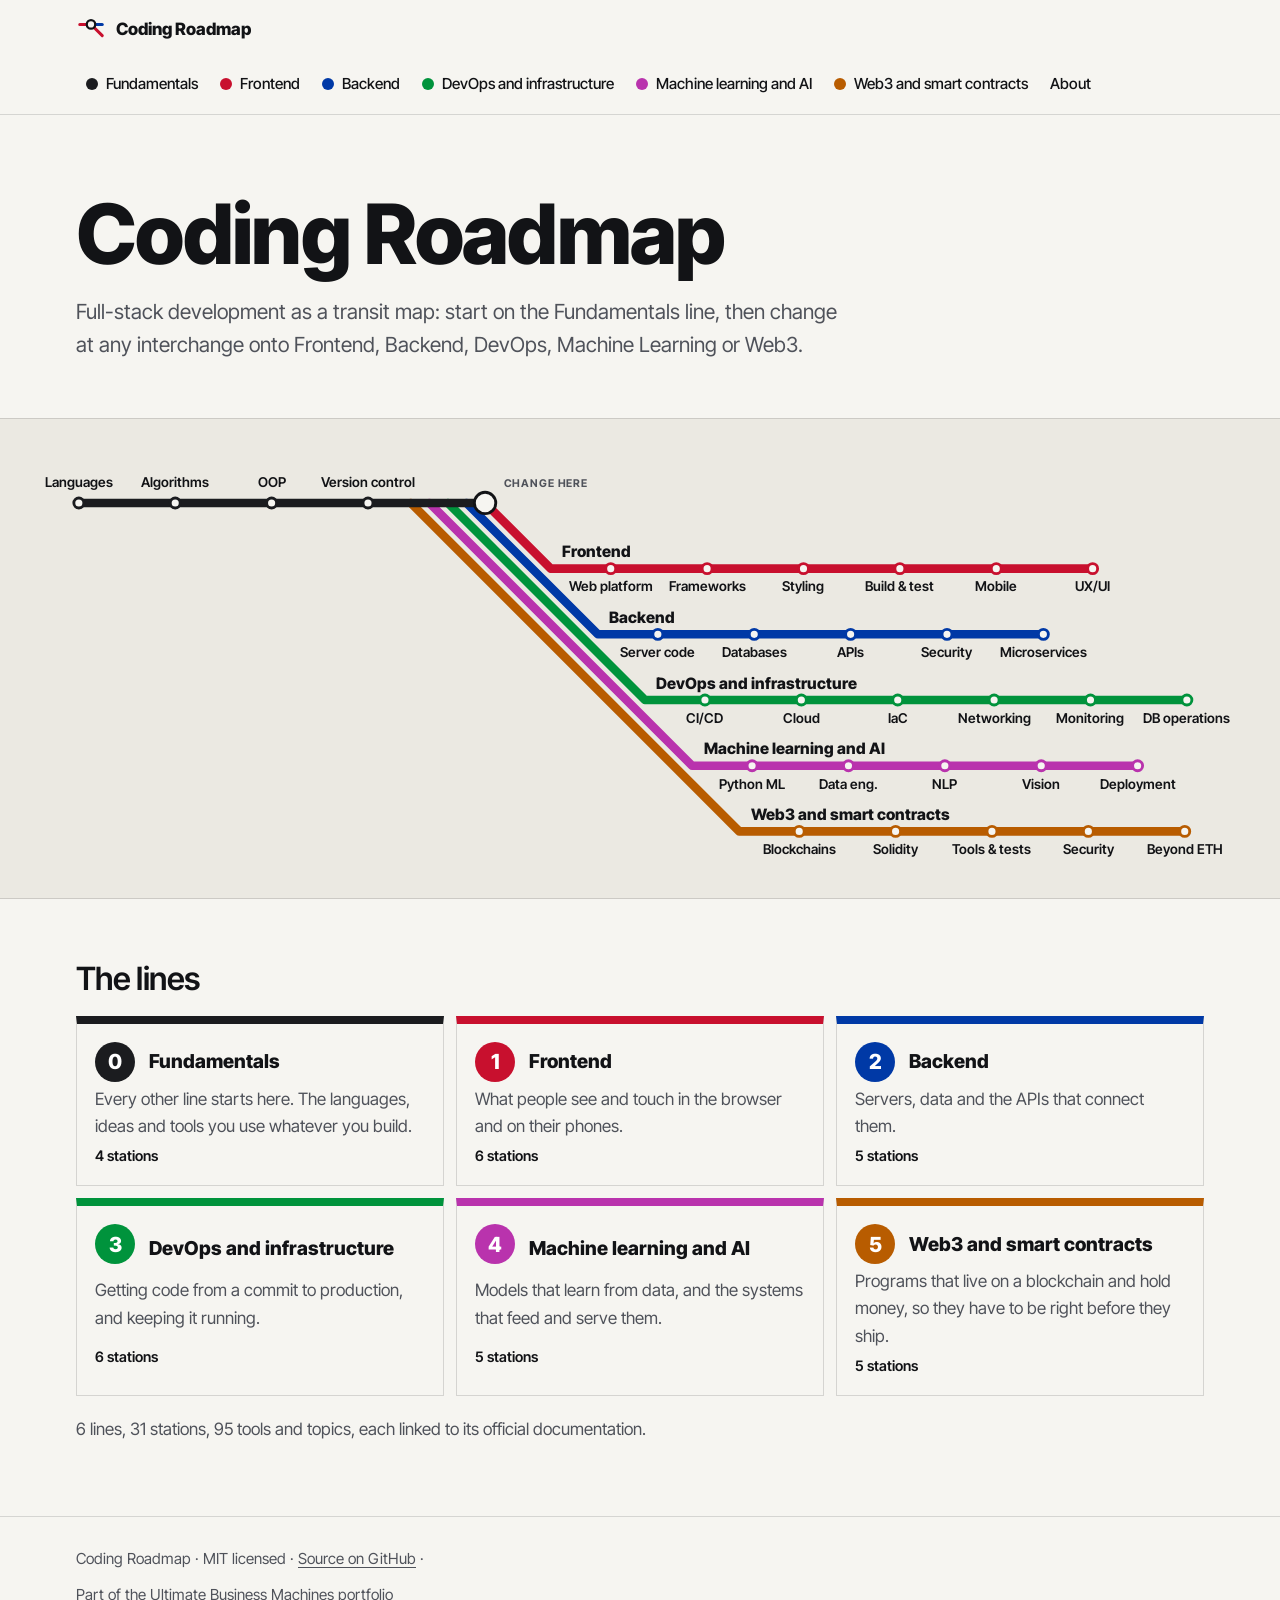
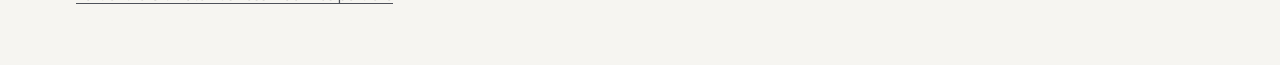
==== site/index.html @ 885d1874 "Add Learn C and its family to the First languages station A hands-on link beside C and C++ in Fundam" ====
<!doctype html>
<html lang="en">
<head>
<meta charset="utf-8">
<meta name="viewport" content="width=device-width, initial-scale=1">
<title>Coding Roadmap · Full-stack development as a transit map</title>
<meta name="description" content="Full-stack development as a transit map: start on the Fundamentals line, then change at any interchange onto Frontend, Backend, DevOps, Machine Learning or Web3.">
<meta name="theme-color" content="#f6f5f1" media="(prefers-color-scheme: light)">
<meta name="theme-color" content="#121316" media="(prefers-color-scheme: dark)">
<link rel="icon" href="favicon.svg" type="image/svg+xml">
<link rel="preconnect" href="https://fonts.googleapis.com">
<link rel="preconnect" href="https://fonts.gstatic.com" crossorigin>
<link rel="stylesheet" href="https://fonts.googleapis.com/css2?family=Inter+Tight:wght@400;500;600;800&amp;family=JetBrains+Mono:wght@400&amp;display=swap">
<link rel="stylesheet" href="css/site.css">
</head>
<body>
<a class="skip" href="#main">Skip to content</a>
<header class="mast">
  <div class="wrap mast-in">
    <a class="brand" href="index.html"><svg viewBox="0 0 32 32" aria-hidden="true"><path d="M4 10h12l12 12" class="b-1"/><path d="M16 10l12 0" class="b-2"/><circle cx="16" cy="10" r="4.5" class="b-hub"/></svg>Coding Roadmap</a>
    <nav aria-label="Lines"><ul class="lines-nav"><li><a href="fundamentals.html" style="--c:var(--trunk)"><i aria-hidden="true"></i>Fundamentals</a></li><li><a href="frontend.html" style="--c:#c8102e"><i aria-hidden="true"></i>Frontend</a></li><li><a href="backend.html" style="--c:#0039a6"><i aria-hidden="true"></i>Backend</a></li><li><a href="devops.html" style="--c:#00933c"><i aria-hidden="true"></i>DevOps and infrastructure</a></li><li><a href="ml.html" style="--c:#b933ad"><i aria-hidden="true"></i>Machine learning and AI</a></li><li><a href="web3.html" style="--c:#b85c00"><i aria-hidden="true"></i>Web3 and smart contracts</a></li><li><a class="about" href="about.html">About</a></li></ul></nav>
  </div>
</header>
<main id="main">
<header class="hero wrap">
  <h1>Coding Roadmap</h1>
  <p class="lede">Full-stack development as a transit map: start on the Fundamentals line, then change at any interchange onto Frontend, Backend, DevOps, Machine Learning or Web3.</p>
</header>
<section class="map-wrap" aria-label="The network">
  <div class="map-pad"><div class="map-scroll" tabindex="0" aria-label="Transit map, scrolls sideways on small screens"><svg class="net" viewBox="0 0 1692 604" role="img" aria-labelledby="net-t net-d">
<title id="net-t">The roadmap as a transit map</title>
<desc id="net-d">The Fundamentals line runs left to right through 4 stations. At its end, Frontend (6 stations), Backend (5 stations), DevOps and infrastructure (6 stations), Machine learning and AI (5 stations), Web3 and smart contracts (5 stations) branch off.</desc>
<a href="frontend.html" class="ln"><path d="M629 84 L721 176 H1480" style="stroke:#c8102e" class="track"/>
<circle cx="805" cy="176" r="7" class="stop" style="stroke:#c8102e"/>
<text x="805" y="208" class="st" text-anchor="middle">Web platform</text>
<circle cx="940" cy="176" r="7" class="stop" style="stroke:#c8102e"/>
<text x="940" y="208" class="st" text-anchor="middle">Frameworks</text>
<circle cx="1075" cy="176" r="7" class="stop" style="stroke:#c8102e"/>
<text x="1075" y="208" class="st" text-anchor="middle">Styling</text>
<circle cx="1210" cy="176" r="7" class="stop" style="stroke:#c8102e"/>
<text x="1210" y="208" class="st" text-anchor="middle">Build &amp; test</text>
<circle cx="1345" cy="176" r="7" class="stop" style="stroke:#c8102e"/>
<text x="1345" y="208" class="st" text-anchor="middle">Mobile</text>
<circle cx="1480" cy="176" r="7" class="stop" style="stroke:#c8102e"/>
<text x="1480" y="208" class="st" text-anchor="middle">UX/UI</text>
<text x="737" y="160" class="ln-name">Frontend</text></a>
<a href="backend.html" class="ln"><path d="M603 84 L787 268 H1411" style="stroke:#0039a6" class="track"/>
<circle cx="871" cy="268" r="7" class="stop" style="stroke:#0039a6"/>
<text x="871" y="300" class="st" text-anchor="middle">Server code</text>
<circle cx="1006" cy="268" r="7" class="stop" style="stroke:#0039a6"/>
<text x="1006" y="300" class="st" text-anchor="middle">Databases</text>
<circle cx="1141" cy="268" r="7" class="stop" style="stroke:#0039a6"/>
<text x="1141" y="300" class="st" text-anchor="middle">APIs</text>
<circle cx="1276" cy="268" r="7" class="stop" style="stroke:#0039a6"/>
<text x="1276" y="300" class="st" text-anchor="middle">Security</text>
<circle cx="1411" cy="268" r="7" class="stop" style="stroke:#0039a6"/>
<text x="1411" y="300" class="st" text-anchor="middle">Microservices</text>
<text x="803" y="252" class="ln-name">Backend</text></a>
<a href="devops.html" class="ln"><path d="M577 84 L853 360 H1612" style="stroke:#00933c" class="track"/>
<circle cx="937" cy="360" r="7" class="stop" style="stroke:#00933c"/>
<text x="937" y="392" class="st" text-anchor="middle">CI/CD</text>
<circle cx="1072" cy="360" r="7" class="stop" style="stroke:#00933c"/>
<text x="1072" y="392" class="st" text-anchor="middle">Cloud</text>
<circle cx="1207" cy="360" r="7" class="stop" style="stroke:#00933c"/>
<text x="1207" y="392" class="st" text-anchor="middle">IaC</text>
<circle cx="1342" cy="360" r="7" class="stop" style="stroke:#00933c"/>
<text x="1342" y="392" class="st" text-anchor="middle">Networking</text>
<circle cx="1477" cy="360" r="7" class="stop" style="stroke:#00933c"/>
<text x="1477" y="392" class="st" text-anchor="middle">Monitoring</text>
<circle cx="1612" cy="360" r="7" class="stop" style="stroke:#00933c"/>
<text x="1612" y="392" class="st" text-anchor="middle">DB operations</text>
<text x="869" y="344" class="ln-name">DevOps and infrastructure</text></a>
<a href="ml.html" class="ln"><path d="M551 84 L919 452 H1543" style="stroke:#b933ad" class="track"/>
<circle cx="1003" cy="452" r="7" class="stop" style="stroke:#b933ad"/>
<text x="1003" y="484" class="st" text-anchor="middle">Python ML</text>
<circle cx="1138" cy="452" r="7" class="stop" style="stroke:#b933ad"/>
<text x="1138" y="484" class="st" text-anchor="middle">Data eng.</text>
<circle cx="1273" cy="452" r="7" class="stop" style="stroke:#b933ad"/>
<text x="1273" y="484" class="st" text-anchor="middle">NLP</text>
<circle cx="1408" cy="452" r="7" class="stop" style="stroke:#b933ad"/>
<text x="1408" y="484" class="st" text-anchor="middle">Vision</text>
<circle cx="1543" cy="452" r="7" class="stop" style="stroke:#b933ad"/>
<text x="1543" y="484" class="st" text-anchor="middle">Deployment</text>
<text x="935" y="436" class="ln-name">Machine learning and AI</text></a>
<a href="web3.html" class="ln"><path d="M525 84 L985 544 H1609" style="stroke:#b85c00" class="track"/>
<circle cx="1069" cy="544" r="7" class="stop" style="stroke:#b85c00"/>
<text x="1069" y="576" class="st" text-anchor="middle">Blockchains</text>
<circle cx="1204" cy="544" r="7" class="stop" style="stroke:#b85c00"/>
<text x="1204" y="576" class="st" text-anchor="middle">Solidity</text>
<circle cx="1339" cy="544" r="7" class="stop" style="stroke:#b85c00"/>
<text x="1339" y="576" class="st" text-anchor="middle">Tools &amp; tests</text>
<circle cx="1474" cy="544" r="7" class="stop" style="stroke:#b85c00"/>
<text x="1474" y="576" class="st" text-anchor="middle">Security</text>
<circle cx="1609" cy="544" r="7" class="stop" style="stroke:#b85c00"/>
<text x="1609" y="576" class="st" text-anchor="middle">Beyond ETH</text>
<text x="1001" y="528" class="ln-name">Web3 and smart contracts</text></a>
<a href="fundamentals.html" class="ln"><path d="M60 84 H629" style="stroke:var(--trunk)" class="track trunk"/>
<circle cx="60" cy="84" r="7" class="stop" style="stroke:var(--trunk)"/>
<text x="60" y="62" class="st" text-anchor="middle">Languages</text>
<circle cx="195" cy="84" r="7" class="stop" style="stroke:var(--trunk)"/>
<text x="195" y="62" class="st" text-anchor="middle">Algorithms</text>
<circle cx="330" cy="84" r="7" class="stop" style="stroke:var(--trunk)"/>
<text x="330" y="62" class="st" text-anchor="middle">OOP</text>
<circle cx="465" cy="84" r="7" class="stop" style="stroke:var(--trunk)"/>
<text x="465" y="62" class="st" text-anchor="middle">Version control</text>
<rect x="614" y="69" width="30" height="30" rx="15" class="hub"/></a>
<text x="655" y="62" class="hub-name">Change here</text>
</svg></div><p class="swipe" aria-hidden="true">Swipe sideways to see the whole map</p></div>
</section>
<script>/* on narrow screens, open the map at the interchange rather than on empty track */
(function () { var m = document.querySelector(".map-scroll"), h = m.querySelector(".hub"), s = m.querySelector(".net");
  if (m.scrollWidth > m.clientWidth) m.scrollLeft = (h.getBBox().x / s.viewBox.baseVal.width) * s.clientWidth - 60; })();</script>
<section class="wrap lines" aria-labelledby="lines-h">
  <h2 id="lines-h">The lines</h2>
  <ul class="line-cards"><li class="line-card" style="--c:var(--trunk)"><a href="fundamentals.html"><span class="bullet sm" aria-hidden="true">0</span>
  <span class="lc-name">Fundamentals</span><span class="lc-sum">Every other line starts here. The languages, ideas and tools you use whatever you build.</span><span class="lc-meta">4 stations</span></a></li><li class="line-card" style="--c:#c8102e"><a href="frontend.html"><span class="bullet sm" aria-hidden="true">1</span>
  <span class="lc-name">Frontend</span><span class="lc-sum">What people see and touch in the browser and on their phones.</span><span class="lc-meta">6 stations</span></a></li><li class="line-card" style="--c:#0039a6"><a href="backend.html"><span class="bullet sm" aria-hidden="true">2</span>
  <span class="lc-name">Backend</span><span class="lc-sum">Servers, data and the APIs that connect them.</span><span class="lc-meta">5 stations</span></a></li><li class="line-card" style="--c:#00933c"><a href="devops.html"><span class="bullet sm" aria-hidden="true">3</span>
  <span class="lc-name">DevOps and infrastructure</span><span class="lc-sum">Getting code from a commit to production, and keeping it running.</span><span class="lc-meta">6 stations</span></a></li><li class="line-card" style="--c:#b933ad"><a href="ml.html"><span class="bullet sm" aria-hidden="true">4</span>
  <span class="lc-name">Machine learning and AI</span><span class="lc-sum">Models that learn from data, and the systems that feed and serve them.</span><span class="lc-meta">5 stations</span></a></li><li class="line-card" style="--c:#b85c00"><a href="web3.html"><span class="bullet sm" aria-hidden="true">5</span>
  <span class="lc-name">Web3 and smart contracts</span><span class="lc-sum">Programs that live on a blockchain and hold money, so they have to be right before they ship.</span><span class="lc-meta">5 stations</span></a></li></ul>
  <p class="foot-note">6 lines, 31 stations, 95 tools and topics, each linked to its official documentation.</p>
</section>
</main>
<footer class="foot"><div class="wrap">
  <p>Coding Roadmap · MIT licensed · <a href="https://github.com/SolutionsAsService/CodingRoadmap" rel="noopener">Source on GitHub</a> · <a href="https://demo.ultimatebusinessmachines.com/portfolio">Part of the Ultimate Business Machines portfolio</a></p>
</div></footer>
</body>
</html>
---- site/css/site.css ----
/* Coding Roadmap: full-stack development as a transit map.
   One sans (Inter Tight) for signage, a mono for the original ASCII. Line colours come
   from roadmap.json; text always sits in ink or paper, never in a line colour on paper. */

:root {
  --paper: #f6f5f1; --paper-2: #ebe9e2; --ink: #121316; --ink-2: #4f525a; --rule: rgba(18, 19, 22, .14); --trunk: #1b1c1f; --trunk-on: #fff;
  --sans: "Inter Tight", "Helvetica Neue", Arial, sans-serif; --mono: "JetBrains Mono", ui-monospace, Consolas, monospace;
  --g: clamp(16px, 3vw, 36px); --max: 1200px; color-scheme: light dark;
}
@media (prefers-color-scheme: dark) {
  :root:not([data-theme="light"]) { --paper: #121316; --paper-2: #1c1d22; --ink: #f1efe9; --ink-2: #a9abb2; --rule: rgba(241, 239, 233, .16); --trunk: #f1efe9; --trunk-on: #121316; }
}
:root[data-theme="dark"] { --paper: #121316; --paper-2: #1c1d22; --ink: #f1efe9; --ink-2: #a9abb2; --rule: rgba(241, 239, 233, .16); --trunk: #f1efe9; --trunk-on: #121316; }

*, *::before, *::after { box-sizing: border-box; }
[hidden] { display: none !important; }
body { margin: 0; background: var(--paper); color: var(--ink); font: 400 1.0625rem/1.6 var(--sans); overflow-x: clip; }
a { color: inherit; text-underline-offset: .2em; }
:focus-visible { outline: 3px solid var(--ink); outline-offset: 3px; }
code { font: .88em var(--mono); background: var(--paper-2); padding: 1px 5px; border-radius: 3px; }
.sr-only { position: absolute; width: 1px; height: 1px; overflow: hidden; clip: rect(0 0 0 0); white-space: nowrap; }
.skip { position: absolute; left: var(--g); top: -80px; background: var(--ink); color: var(--paper); padding: 10px 14px; z-index: 9; }
.skip:focus { top: 8px; }
.wrap { width: 100%; max-width: var(--max); margin: 0 auto; padding: 0 var(--g); }
h1, h2 { margin: 0; letter-spacing: -.02em; line-height: 1.02; text-wrap: balance; font-weight: 800; }
h1 { font-size: clamp(2.6rem, 1.4rem + 5vw, 5.2rem); }
h2 { font-size: clamp(1.4rem, 1.1rem + 1.2vw, 2rem); font-weight: 600; }
p { margin: 0 0 1em; max-width: 64ch; text-wrap: pretty; }
.lede { font-size: clamp(1.1rem, 1rem + .4vw, 1.3rem); color: var(--ink-2); margin-top: 18px; }
.btn { display: inline-flex; align-items: center; min-height: 48px; padding: 0 20px; background: var(--ink); color: var(--paper); text-decoration: none; font-weight: 600; border-radius: 999px; }

[style*="--trunk"] { --on: var(--trunk-on); }

/* masthead: the line bullets are the navigation */
.mast { border-bottom: 1px solid var(--rule); }
.mast-in { display: flex; align-items: center; justify-content: space-between; gap: 10px 20px; flex-wrap: wrap; min-height: 64px; padding-top: 8px; padding-bottom: 8px; }
.brand { display: inline-flex; align-items: center; gap: 10px; font-weight: 800; text-decoration: none; min-height: 44px; }
.brand svg { width: 30px; height: 30px; fill: none; stroke-width: 3.2; stroke-linecap: round; }
.b-1 { stroke: #c8102e; } .b-2 { stroke: #0039a6; } .b-hub { fill: var(--paper); stroke: var(--ink); stroke-width: 2.4; }
.lines-nav { list-style: none; margin: 0; padding: 0; display: flex; flex-wrap: wrap; gap: 2px; }
.lines-nav a { display: inline-flex; align-items: center; gap: 8px; min-height: 44px; padding: 0 10px; text-decoration: none; font-weight: 500; font-size: .95rem; border-radius: 999px; }
.lines-nav a i { width: 12px; height: 12px; border-radius: 50%; background: var(--c); }
.lines-nav a[aria-current="page"] { background: var(--paper-2); font-weight: 700; }
.lines-nav a:hover { background: var(--paper-2); }

/* home */
.hero { padding-top: clamp(36px, 6vw, 80px); padding-bottom: clamp(20px, 3vw, 36px); }
.hero.small h1 { font-size: clamp(2.2rem, 1.3rem + 3.6vw, 4rem); }
.map-wrap { border-top: 1px solid var(--rule); border-bottom: 1px solid var(--rule); background: var(--paper-2); }
.map-pad { max-width: 1680px; margin: 0 auto; padding: 0 var(--g); }
.map-scroll { overflow-x: auto; padding: 24px 0; }
.net { display: block; width: 100%; min-width: 1000px; height: auto; }
.swipe { display: none; margin: 0; padding-bottom: 14px; font-weight: 600; font-size: .95rem; color: var(--ink-2); }
.net .track { fill: none; stroke-width: 12; stroke-linecap: round; stroke-linejoin: round; }
.net .stop { fill: var(--paper); stroke-width: 4; }
.net .st { fill: var(--ink); font: 600 19px var(--sans); }
.net .ln-name { fill: var(--ink); font: 800 22px var(--sans); }
.net .hub { fill: var(--paper); stroke: var(--ink); stroke-width: 4; }
.net .hub-name { fill: var(--ink-2); font: 700 15px var(--sans); letter-spacing: .08em; text-transform: uppercase; }
.net a:hover .track, .net a:focus .track { stroke-width: 16; }
.net a:focus { outline: none; }
.net a:focus-visible .stop { stroke-width: 6; }
.lines { padding-top: clamp(40px, 5vw, 64px); padding-bottom: 56px; }
.line-cards { list-style: none; margin: 20px 0 0; padding: 0; display: grid; grid-template-columns: repeat(auto-fit, minmax(min(100%, 300px), 1fr)); gap: 12px; }
.line-card a { display: grid; grid-template-columns: auto 1fr; gap: 4px 14px; padding: 18px; border: 1px solid var(--rule); border-top: 8px solid var(--c); text-decoration: none; height: 100%; background: var(--paper); }
.line-card a:hover { border-color: var(--c); }
.lc-name { font-weight: 800; font-size: 1.2rem; align-self: center; }
.lc-sum { grid-column: 1 / -1; color: var(--ink-2); }
.lc-meta { grid-column: 1 / -1; font-size: .9rem; font-weight: 600; }
.foot-note { margin-top: 20px; color: var(--ink-2); }

/* the line bullet: a coloured disc with the line's letter, like a subway sign */
.bullet { display: inline-grid; place-items: center; width: 64px; height: 64px; border-radius: 50%; background: var(--c); color: var(--on, #fff); font: 800 2rem var(--sans); margin: 0 0 16px; }
.bullet.sm { width: 40px; height: 40px; font-size: 1.3rem; margin: 0; background: var(--c); }
.line-card .bullet.sm { background: var(--c); }

/* a line page: the route runs down the left edge */
.line-head { padding: clamp(36px, 6vw, 72px) 0 clamp(20px, 3vw, 32px); border-bottom: 8px solid var(--c); }
.meta { font-weight: 600; margin-top: 8px; }
.route { list-style: none; margin: 0; padding: 40px 0 24px 52px; position: relative; }
.route::before { content: ""; position: absolute; left: 14px; top: 0; bottom: 24px; width: 12px; background: var(--c); border-radius: 6px; }
.station { position: relative; padding: 0 0 36px; }
.station::before { content: ""; position: absolute; left: -48px; top: 4px; width: 20px; height: 20px; border-radius: 50%; background: var(--paper); border: 4px solid var(--c); }
.station h2 { display: flex; align-items: baseline; gap: 10px; }
.num { font: 400 .9rem var(--mono); color: var(--ink-2); }
.station > p { color: var(--ink-2); margin-top: 8px; }
.topics { list-style: none; margin: 12px 0 0; padding: 0; display: flex; flex-wrap: wrap; gap: 8px; }
.topics a, .topics span { display: inline-flex; align-items: center; min-height: 40px; padding: 0 14px; border: 2px solid var(--ink); border-radius: 999px; font-weight: 600; text-decoration: none; }
.topics a:hover { background: var(--ink); color: var(--paper); }
.topics span { border-style: dashed; border-color: var(--ink-2); color: var(--ink-2); font-weight: 500; }
.pager { display: flex; justify-content: space-between; gap: 12px; flex-wrap: wrap; padding: 8px 0 56px; }
.pg { display: grid; padding: 14px 18px; border: 1px solid var(--rule); border-left: 8px solid var(--c); text-decoration: none; font-weight: 700; min-width: 220px; }
.pg.next { margin-left: auto; text-align: right; border-left: 1px solid var(--rule); border-right: 8px solid var(--c); }
.pg small { font-weight: 500; color: var(--ink-2); }

/* about */
.about { padding-bottom: 56px; }
.about section { padding: 28px 0; border-top: 1px solid var(--rule); }
.about h2 { margin-bottom: 14px; }
.plain { padding-left: 1.2em; }
.plain li { margin-bottom: 8px; max-width: 66ch; }
.ascii { overflow-x: auto; background: var(--paper-2); padding: 18px; margin: 12px 0 18px; }
.ascii pre { margin: 0; font: 13px/1.35 var(--mono); }

.foot { border-top: 1px solid var(--rule); padding: 24px 0 36px; color: var(--ink-2); font-size: .95rem; }
.foot a { display: inline-block; padding: 6px 0; }

@media (max-width: 1060px) {
  .swipe { display: block; }
  .map-scroll { -webkit-mask-image: linear-gradient(90deg, #000 85%, transparent); mask-image: linear-gradient(90deg, #000 85%, transparent); }
}

@media (max-width: 640px) {
  .mast-in { padding-bottom: 0; }
  nav[aria-label="Lines"] { margin: 0 calc(-1 * var(--g)); width: calc(100% + 2 * var(--g)); }
  .lines-nav { flex-wrap: nowrap; overflow-x: auto; padding: 0 var(--g) 6px; scrollbar-width: none; }
  .lines-nav a { white-space: nowrap; }
  .route { padding-left: 44px; }
  .route::before { left: 10px; width: 10px; }
  .station::before { left: -42px; }
  .pg, .pg.next { min-width: 0; width: 100%; margin-left: 0; text-align: left; border-right: 1px solid var(--rule); border-left: 8px solid var(--c); }
}
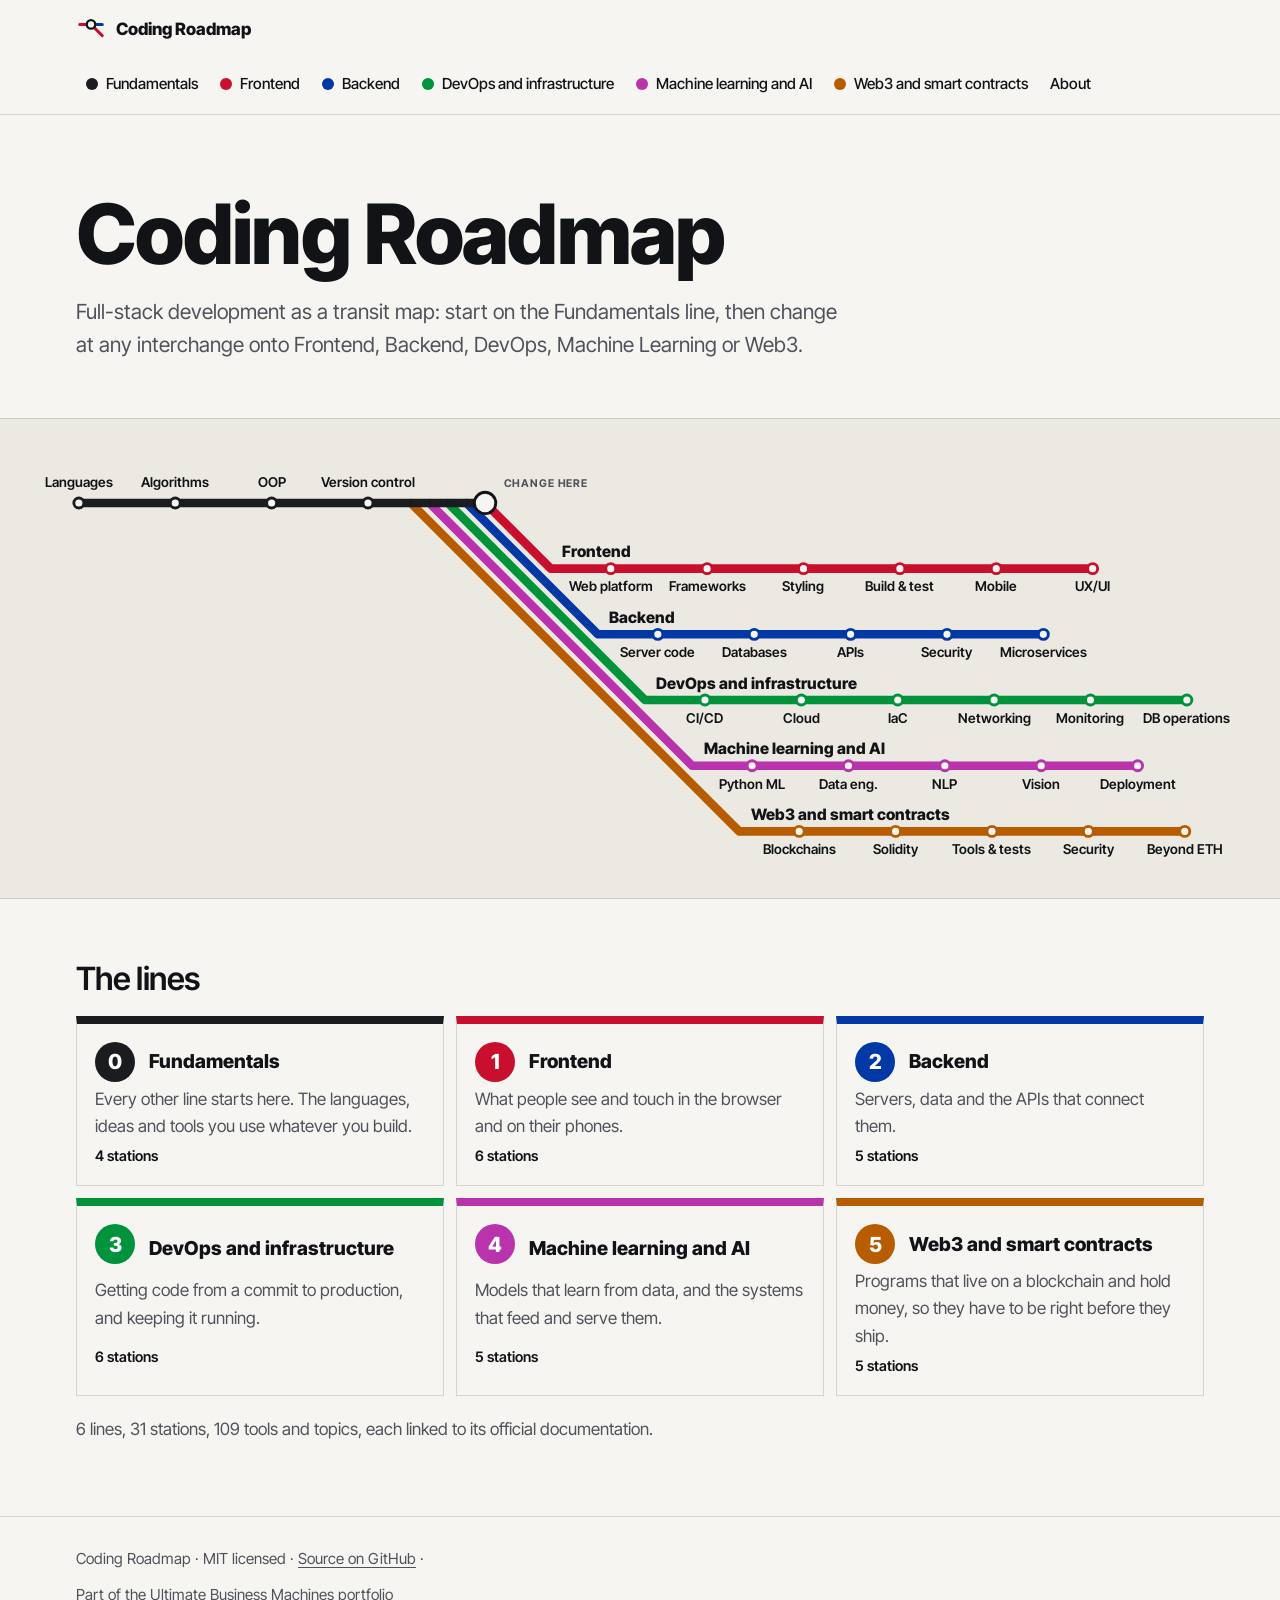
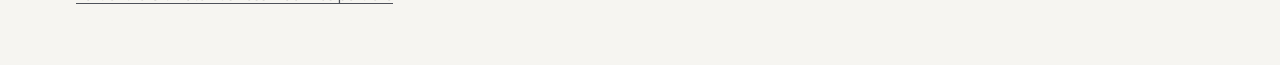
==== commit 5602a3c4: "Link the portfolio's other developer sites: Kubernetes, Docker, Rust, Hypercore, Bash, COBOL, HolyC," ====
--- a/site/index.html
+++ b/site/index.html
@@ -119,7 +119,7 @@
   <span class="lc-name">DevOps and infrastructure</span><span class="lc-sum">Getting code from a commit to production, and keeping it running.</span><span class="lc-meta">6 stations</span></a></li><li class="line-card" style="--c:#b933ad"><a href="ml.html"><span class="bullet sm" aria-hidden="true">4</span>
   <span class="lc-name">Machine learning and AI</span><span class="lc-sum">Models that learn from data, and the systems that feed and serve them.</span><span class="lc-meta">5 stations</span></a></li><li class="line-card" style="--c:#b85c00"><a href="web3.html"><span class="bullet sm" aria-hidden="true">5</span>
   <span class="lc-name">Web3 and smart contracts</span><span class="lc-sum">Programs that live on a blockchain and hold money, so they have to be right before they ship.</span><span class="lc-meta">5 stations</span></a></li></ul>
-  <p class="foot-note">6 lines, 31 stations, 95 tools and topics, each linked to its official documentation.</p>
+  <p class="foot-note">6 lines, 31 stations, 109 tools and topics, each linked to its official documentation.</p>
 </section>
 </main>
 <footer class="foot"><div class="wrap">
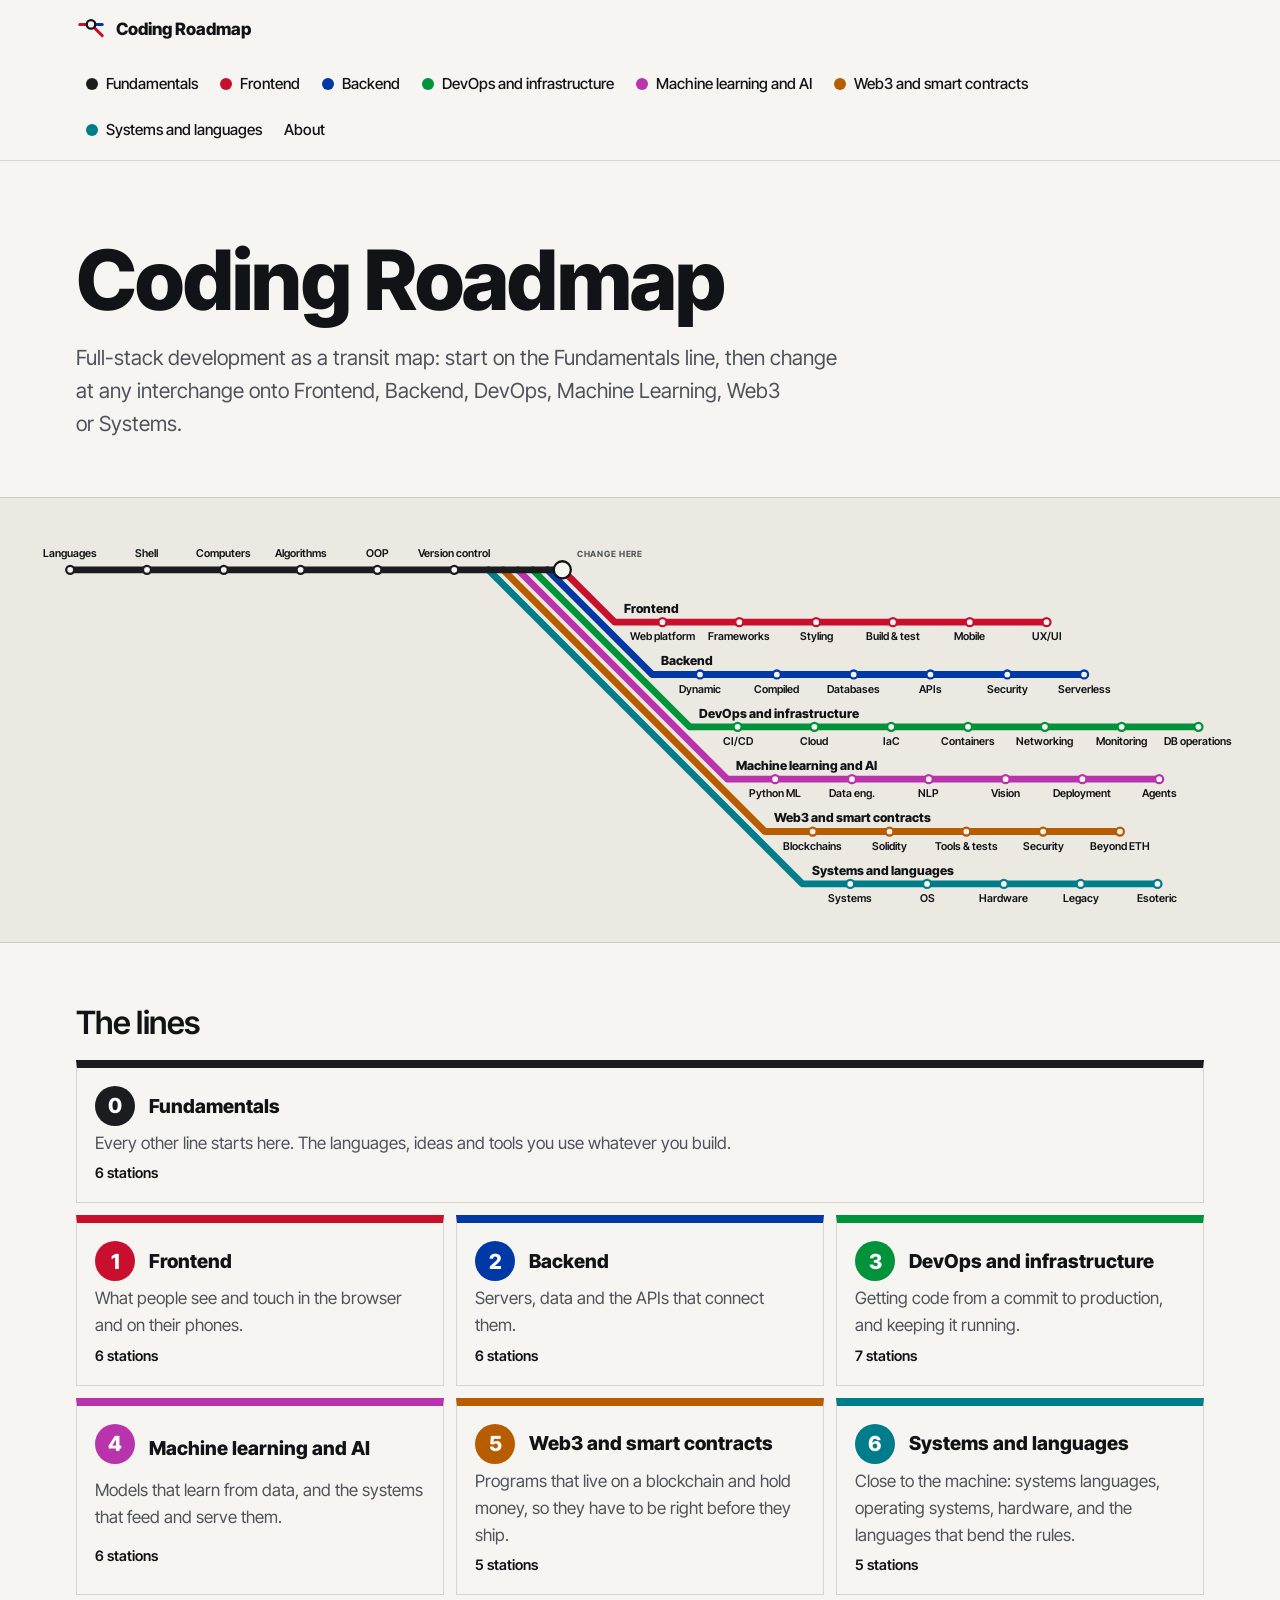
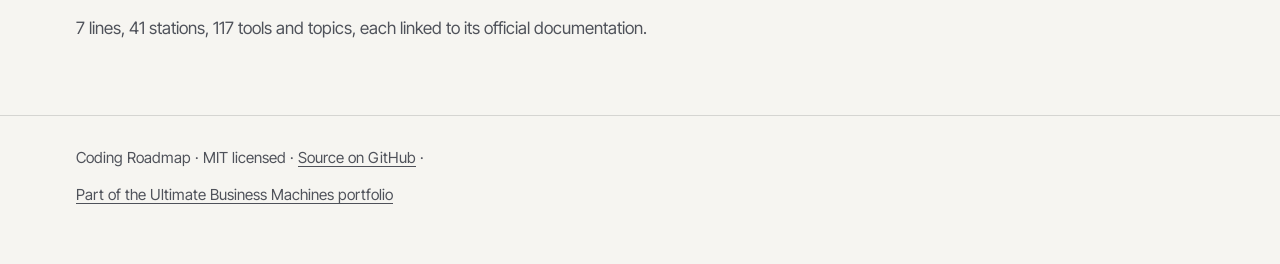
==== commit c37b25b2: "Reorganise the roadmap: a Systems and languages line, Shell and How-computers-work stations, Contain" ====
--- a/site/index.html
+++ b/site/index.html
@@ -4,7 +4,7 @@
 <meta charset="utf-8">
 <meta name="viewport" content="width=device-width, initial-scale=1">
 <title>Coding Roadmap · Full-stack development as a transit map</title>
-<meta name="description" content="Full-stack development as a transit map: start on the Fundamentals line, then change at any interchange onto Frontend, Backend, DevOps, Machine Learning or Web3.">
+<meta name="description" content="Full-stack development as a transit map: start on the Fundamentals line, then change at any interchange onto Frontend, Backend, DevOps, Machine Learning, Web3 or Systems.">
 <meta name="theme-color" content="#f6f5f1" media="(prefers-color-scheme: light)">
 <meta name="theme-color" content="#121316" media="(prefers-color-scheme: dark)">
 <link rel="icon" href="favicon.svg" type="image/svg+xml">
@@ -18,93 +18,115 @@
 <header class="mast">
   <div class="wrap mast-in">
     <a class="brand" href="index.html"><svg viewBox="0 0 32 32" aria-hidden="true"><path d="M4 10h12l12 12" class="b-1"/><path d="M16 10l12 0" class="b-2"/><circle cx="16" cy="10" r="4.5" class="b-hub"/></svg>Coding Roadmap</a>
-    <nav aria-label="Lines"><ul class="lines-nav"><li><a href="fundamentals.html" style="--c:var(--trunk)"><i aria-hidden="true"></i>Fundamentals</a></li><li><a href="frontend.html" style="--c:#c8102e"><i aria-hidden="true"></i>Frontend</a></li><li><a href="backend.html" style="--c:#0039a6"><i aria-hidden="true"></i>Backend</a></li><li><a href="devops.html" style="--c:#00933c"><i aria-hidden="true"></i>DevOps and infrastructure</a></li><li><a href="ml.html" style="--c:#b933ad"><i aria-hidden="true"></i>Machine learning and AI</a></li><li><a href="web3.html" style="--c:#b85c00"><i aria-hidden="true"></i>Web3 and smart contracts</a></li><li><a class="about" href="about.html">About</a></li></ul></nav>
+    <nav aria-label="Lines"><ul class="lines-nav"><li><a href="fundamentals.html" style="--c:var(--trunk)"><i aria-hidden="true"></i>Fundamentals</a></li><li><a href="frontend.html" style="--c:#c8102e"><i aria-hidden="true"></i>Frontend</a></li><li><a href="backend.html" style="--c:#0039a6"><i aria-hidden="true"></i>Backend</a></li><li><a href="devops.html" style="--c:#00933c"><i aria-hidden="true"></i>DevOps and infrastructure</a></li><li><a href="ml.html" style="--c:#b933ad"><i aria-hidden="true"></i>Machine learning and AI</a></li><li><a href="web3.html" style="--c:#b85c00"><i aria-hidden="true"></i>Web3 and smart contracts</a></li><li><a href="systems.html" style="--c:#007d8a"><i aria-hidden="true"></i>Systems and languages</a></li><li><a class="about" href="about.html">About</a></li></ul></nav>
   </div>
 </header>
 <main id="main">
 <header class="hero wrap">
   <h1>Coding Roadmap</h1>
-  <p class="lede">Full-stack development as a transit map: start on the Fundamentals line, then change at any interchange onto Frontend, Backend, DevOps, Machine Learning or Web3.</p>
+  <p class="lede">Full-stack development as a transit map: start on the Fundamentals line, then change at any interchange onto Frontend, Backend, DevOps, Machine Learning, Web3 or Systems.</p>
 </header>
 <section class="map-wrap" aria-label="The network">
-  <div class="map-pad"><div class="map-scroll" tabindex="0" aria-label="Transit map, scrolls sideways on small screens"><svg class="net" viewBox="0 0 1692 604" role="img" aria-labelledby="net-t net-d">
+  <div class="map-pad"><div class="map-scroll" tabindex="0" aria-label="Transit map, scrolls sideways on small screens"><svg class="net" viewBox="0 0 2123 696" role="img" aria-labelledby="net-t net-d">
 <title id="net-t">The roadmap as a transit map</title>
-<desc id="net-d">The Fundamentals line runs left to right through 4 stations. At its end, Frontend (6 stations), Backend (5 stations), DevOps and infrastructure (6 stations), Machine learning and AI (5 stations), Web3 and smart contracts (5 stations) branch off.</desc>
-<a href="frontend.html" class="ln"><path d="M629 84 L721 176 H1480" style="stroke:#c8102e" class="track"/>
-<circle cx="805" cy="176" r="7" class="stop" style="stroke:#c8102e"/>
-<text x="805" y="208" class="st" text-anchor="middle">Web platform</text>
-<circle cx="940" cy="176" r="7" class="stop" style="stroke:#c8102e"/>
-<text x="940" y="208" class="st" text-anchor="middle">Frameworks</text>
-<circle cx="1075" cy="176" r="7" class="stop" style="stroke:#c8102e"/>
-<text x="1075" y="208" class="st" text-anchor="middle">Styling</text>
-<circle cx="1210" cy="176" r="7" class="stop" style="stroke:#c8102e"/>
-<text x="1210" y="208" class="st" text-anchor="middle">Build &amp; test</text>
-<circle cx="1345" cy="176" r="7" class="stop" style="stroke:#c8102e"/>
-<text x="1345" y="208" class="st" text-anchor="middle">Mobile</text>
-<circle cx="1480" cy="176" r="7" class="stop" style="stroke:#c8102e"/>
-<text x="1480" y="208" class="st" text-anchor="middle">UX/UI</text>
-<text x="737" y="160" class="ln-name">Frontend</text></a>
-<a href="backend.html" class="ln"><path d="M603 84 L787 268 H1411" style="stroke:#0039a6" class="track"/>
-<circle cx="871" cy="268" r="7" class="stop" style="stroke:#0039a6"/>
-<text x="871" y="300" class="st" text-anchor="middle">Server code</text>
-<circle cx="1006" cy="268" r="7" class="stop" style="stroke:#0039a6"/>
-<text x="1006" y="300" class="st" text-anchor="middle">Databases</text>
-<circle cx="1141" cy="268" r="7" class="stop" style="stroke:#0039a6"/>
-<text x="1141" y="300" class="st" text-anchor="middle">APIs</text>
-<circle cx="1276" cy="268" r="7" class="stop" style="stroke:#0039a6"/>
-<text x="1276" y="300" class="st" text-anchor="middle">Security</text>
-<circle cx="1411" cy="268" r="7" class="stop" style="stroke:#0039a6"/>
-<text x="1411" y="300" class="st" text-anchor="middle">Microservices</text>
-<text x="803" y="252" class="ln-name">Backend</text></a>
-<a href="devops.html" class="ln"><path d="M577 84 L853 360 H1612" style="stroke:#00933c" class="track"/>
-<circle cx="937" cy="360" r="7" class="stop" style="stroke:#00933c"/>
-<text x="937" y="392" class="st" text-anchor="middle">CI/CD</text>
-<circle cx="1072" cy="360" r="7" class="stop" style="stroke:#00933c"/>
-<text x="1072" y="392" class="st" text-anchor="middle">Cloud</text>
-<circle cx="1207" cy="360" r="7" class="stop" style="stroke:#00933c"/>
-<text x="1207" y="392" class="st" text-anchor="middle">IaC</text>
-<circle cx="1342" cy="360" r="7" class="stop" style="stroke:#00933c"/>
-<text x="1342" y="392" class="st" text-anchor="middle">Networking</text>
-<circle cx="1477" cy="360" r="7" class="stop" style="stroke:#00933c"/>
-<text x="1477" y="392" class="st" text-anchor="middle">Monitoring</text>
-<circle cx="1612" cy="360" r="7" class="stop" style="stroke:#00933c"/>
-<text x="1612" y="392" class="st" text-anchor="middle">DB operations</text>
-<text x="869" y="344" class="ln-name">DevOps and infrastructure</text></a>
-<a href="ml.html" class="ln"><path d="M551 84 L919 452 H1543" style="stroke:#b933ad" class="track"/>
-<circle cx="1003" cy="452" r="7" class="stop" style="stroke:#b933ad"/>
-<text x="1003" y="484" class="st" text-anchor="middle">Python ML</text>
-<circle cx="1138" cy="452" r="7" class="stop" style="stroke:#b933ad"/>
-<text x="1138" y="484" class="st" text-anchor="middle">Data eng.</text>
-<circle cx="1273" cy="452" r="7" class="stop" style="stroke:#b933ad"/>
-<text x="1273" y="484" class="st" text-anchor="middle">NLP</text>
-<circle cx="1408" cy="452" r="7" class="stop" style="stroke:#b933ad"/>
-<text x="1408" y="484" class="st" text-anchor="middle">Vision</text>
-<circle cx="1543" cy="452" r="7" class="stop" style="stroke:#b933ad"/>
-<text x="1543" y="484" class="st" text-anchor="middle">Deployment</text>
-<text x="935" y="436" class="ln-name">Machine learning and AI</text></a>
-<a href="web3.html" class="ln"><path d="M525 84 L985 544 H1609" style="stroke:#b85c00" class="track"/>
-<circle cx="1069" cy="544" r="7" class="stop" style="stroke:#b85c00"/>
-<text x="1069" y="576" class="st" text-anchor="middle">Blockchains</text>
-<circle cx="1204" cy="544" r="7" class="stop" style="stroke:#b85c00"/>
-<text x="1204" y="576" class="st" text-anchor="middle">Solidity</text>
-<circle cx="1339" cy="544" r="7" class="stop" style="stroke:#b85c00"/>
-<text x="1339" y="576" class="st" text-anchor="middle">Tools &amp; tests</text>
-<circle cx="1474" cy="544" r="7" class="stop" style="stroke:#b85c00"/>
-<text x="1474" y="576" class="st" text-anchor="middle">Security</text>
-<circle cx="1609" cy="544" r="7" class="stop" style="stroke:#b85c00"/>
-<text x="1609" y="576" class="st" text-anchor="middle">Beyond ETH</text>
-<text x="1001" y="528" class="ln-name">Web3 and smart contracts</text></a>
-<a href="fundamentals.html" class="ln"><path d="M60 84 H629" style="stroke:var(--trunk)" class="track trunk"/>
+<desc id="net-d">The Fundamentals line runs left to right through 6 stations. At its end, Frontend (6 stations), Backend (6 stations), DevOps and infrastructure (7 stations), Machine learning and AI (6 stations), Web3 and smart contracts (5 stations), Systems and languages (5 stations) branch off.</desc>
+<a href="frontend.html" class="ln"><path d="M925 84 L1017 176 H1776" style="stroke:#c8102e" class="track"/>
+<circle cx="1101" cy="176" r="7" class="stop" style="stroke:#c8102e"/>
+<text x="1101" y="208" class="st" text-anchor="middle">Web platform</text>
+<circle cx="1236" cy="176" r="7" class="stop" style="stroke:#c8102e"/>
+<text x="1236" y="208" class="st" text-anchor="middle">Frameworks</text>
+<circle cx="1371" cy="176" r="7" class="stop" style="stroke:#c8102e"/>
+<text x="1371" y="208" class="st" text-anchor="middle">Styling</text>
+<circle cx="1506" cy="176" r="7" class="stop" style="stroke:#c8102e"/>
+<text x="1506" y="208" class="st" text-anchor="middle">Build &amp; test</text>
+<circle cx="1641" cy="176" r="7" class="stop" style="stroke:#c8102e"/>
+<text x="1641" y="208" class="st" text-anchor="middle">Mobile</text>
+<circle cx="1776" cy="176" r="7" class="stop" style="stroke:#c8102e"/>
+<text x="1776" y="208" class="st" text-anchor="middle">UX/UI</text>
+<text x="1033" y="160" class="ln-name">Frontend</text></a>
+<a href="backend.html" class="ln"><path d="M899 84 L1083 268 H1842" style="stroke:#0039a6" class="track"/>
+<circle cx="1167" cy="268" r="7" class="stop" style="stroke:#0039a6"/>
+<text x="1167" y="300" class="st" text-anchor="middle">Dynamic</text>
+<circle cx="1302" cy="268" r="7" class="stop" style="stroke:#0039a6"/>
+<text x="1302" y="300" class="st" text-anchor="middle">Compiled</text>
+<circle cx="1437" cy="268" r="7" class="stop" style="stroke:#0039a6"/>
+<text x="1437" y="300" class="st" text-anchor="middle">Databases</text>
+<circle cx="1572" cy="268" r="7" class="stop" style="stroke:#0039a6"/>
+<text x="1572" y="300" class="st" text-anchor="middle">APIs</text>
+<circle cx="1707" cy="268" r="7" class="stop" style="stroke:#0039a6"/>
+<text x="1707" y="300" class="st" text-anchor="middle">Security</text>
+<circle cx="1842" cy="268" r="7" class="stop" style="stroke:#0039a6"/>
+<text x="1842" y="300" class="st" text-anchor="middle">Serverless</text>
+<text x="1099" y="252" class="ln-name">Backend</text></a>
+<a href="devops.html" class="ln"><path d="M873 84 L1149 360 H2043" style="stroke:#00933c" class="track"/>
+<circle cx="1233" cy="360" r="7" class="stop" style="stroke:#00933c"/>
+<text x="1233" y="392" class="st" text-anchor="middle">CI/CD</text>
+<circle cx="1368" cy="360" r="7" class="stop" style="stroke:#00933c"/>
+<text x="1368" y="392" class="st" text-anchor="middle">Cloud</text>
+<circle cx="1503" cy="360" r="7" class="stop" style="stroke:#00933c"/>
+<text x="1503" y="392" class="st" text-anchor="middle">IaC</text>
+<circle cx="1638" cy="360" r="7" class="stop" style="stroke:#00933c"/>
+<text x="1638" y="392" class="st" text-anchor="middle">Containers</text>
+<circle cx="1773" cy="360" r="7" class="stop" style="stroke:#00933c"/>
+<text x="1773" y="392" class="st" text-anchor="middle">Networking</text>
+<circle cx="1908" cy="360" r="7" class="stop" style="stroke:#00933c"/>
+<text x="1908" y="392" class="st" text-anchor="middle">Monitoring</text>
+<circle cx="2043" cy="360" r="7" class="stop" style="stroke:#00933c"/>
+<text x="2043" y="392" class="st" text-anchor="middle">DB operations</text>
+<text x="1165" y="344" class="ln-name">DevOps and infrastructure</text></a>
+<a href="ml.html" class="ln"><path d="M847 84 L1215 452 H1974" style="stroke:#b933ad" class="track"/>
+<circle cx="1299" cy="452" r="7" class="stop" style="stroke:#b933ad"/>
+<text x="1299" y="484" class="st" text-anchor="middle">Python ML</text>
+<circle cx="1434" cy="452" r="7" class="stop" style="stroke:#b933ad"/>
+<text x="1434" y="484" class="st" text-anchor="middle">Data eng.</text>
+<circle cx="1569" cy="452" r="7" class="stop" style="stroke:#b933ad"/>
+<text x="1569" y="484" class="st" text-anchor="middle">NLP</text>
+<circle cx="1704" cy="452" r="7" class="stop" style="stroke:#b933ad"/>
+<text x="1704" y="484" class="st" text-anchor="middle">Vision</text>
+<circle cx="1839" cy="452" r="7" class="stop" style="stroke:#b933ad"/>
+<text x="1839" y="484" class="st" text-anchor="middle">Deployment</text>
+<circle cx="1974" cy="452" r="7" class="stop" style="stroke:#b933ad"/>
+<text x="1974" y="484" class="st" text-anchor="middle">Agents</text>
+<text x="1231" y="436" class="ln-name">Machine learning and AI</text></a>
+<a href="web3.html" class="ln"><path d="M821 84 L1281 544 H1905" style="stroke:#b85c00" class="track"/>
+<circle cx="1365" cy="544" r="7" class="stop" style="stroke:#b85c00"/>
+<text x="1365" y="576" class="st" text-anchor="middle">Blockchains</text>
+<circle cx="1500" cy="544" r="7" class="stop" style="stroke:#b85c00"/>
+<text x="1500" y="576" class="st" text-anchor="middle">Solidity</text>
+<circle cx="1635" cy="544" r="7" class="stop" style="stroke:#b85c00"/>
+<text x="1635" y="576" class="st" text-anchor="middle">Tools &amp; tests</text>
+<circle cx="1770" cy="544" r="7" class="stop" style="stroke:#b85c00"/>
+<text x="1770" y="576" class="st" text-anchor="middle">Security</text>
+<circle cx="1905" cy="544" r="7" class="stop" style="stroke:#b85c00"/>
+<text x="1905" y="576" class="st" text-anchor="middle">Beyond ETH</text>
+<text x="1297" y="528" class="ln-name">Web3 and smart contracts</text></a>
+<a href="systems.html" class="ln"><path d="M795 84 L1347 636 H1971" style="stroke:#007d8a" class="track"/>
+<circle cx="1431" cy="636" r="7" class="stop" style="stroke:#007d8a"/>
+<text x="1431" y="668" class="st" text-anchor="middle">Systems</text>
+<circle cx="1566" cy="636" r="7" class="stop" style="stroke:#007d8a"/>
+<text x="1566" y="668" class="st" text-anchor="middle">OS</text>
+<circle cx="1701" cy="636" r="7" class="stop" style="stroke:#007d8a"/>
+<text x="1701" y="668" class="st" text-anchor="middle">Hardware</text>
+<circle cx="1836" cy="636" r="7" class="stop" style="stroke:#007d8a"/>
+<text x="1836" y="668" class="st" text-anchor="middle">Legacy</text>
+<circle cx="1971" cy="636" r="7" class="stop" style="stroke:#007d8a"/>
+<text x="1971" y="668" class="st" text-anchor="middle">Esoteric</text>
+<text x="1363" y="620" class="ln-name">Systems and languages</text></a>
+<a href="fundamentals.html" class="ln"><path d="M60 84 H925" style="stroke:var(--trunk)" class="track trunk"/>
 <circle cx="60" cy="84" r="7" class="stop" style="stroke:var(--trunk)"/>
 <text x="60" y="62" class="st" text-anchor="middle">Languages</text>
 <circle cx="195" cy="84" r="7" class="stop" style="stroke:var(--trunk)"/>
-<text x="195" y="62" class="st" text-anchor="middle">Algorithms</text>
+<text x="195" y="62" class="st" text-anchor="middle">Shell</text>
 <circle cx="330" cy="84" r="7" class="stop" style="stroke:var(--trunk)"/>
-<text x="330" y="62" class="st" text-anchor="middle">OOP</text>
+<text x="330" y="62" class="st" text-anchor="middle">Computers</text>
 <circle cx="465" cy="84" r="7" class="stop" style="stroke:var(--trunk)"/>
-<text x="465" y="62" class="st" text-anchor="middle">Version control</text>
-<rect x="614" y="69" width="30" height="30" rx="15" class="hub"/></a>
-<text x="655" y="62" class="hub-name">Change here</text>
+<text x="465" y="62" class="st" text-anchor="middle">Algorithms</text>
+<circle cx="600" cy="84" r="7" class="stop" style="stroke:var(--trunk)"/>
+<text x="600" y="62" class="st" text-anchor="middle">OOP</text>
+<circle cx="735" cy="84" r="7" class="stop" style="stroke:var(--trunk)"/>
+<text x="735" y="62" class="st" text-anchor="middle">Version control</text>
+<rect x="910" y="69" width="30" height="30" rx="15" class="hub"/></a>
+<text x="951" y="62" class="hub-name">Change here</text>
 </svg></div><p class="swipe" aria-hidden="true">Swipe sideways to see the whole map</p></div>
 </section>
 <script>/* on narrow screens, open the map at the interchange rather than on empty track */
@@ -113,13 +135,14 @@
 <section class="wrap lines" aria-labelledby="lines-h">
   <h2 id="lines-h">The lines</h2>
   <ul class="line-cards"><li class="line-card" style="--c:var(--trunk)"><a href="fundamentals.html"><span class="bullet sm" aria-hidden="true">0</span>
-  <span class="lc-name">Fundamentals</span><span class="lc-sum">Every other line starts here. The languages, ideas and tools you use whatever you build.</span><span class="lc-meta">4 stations</span></a></li><li class="line-card" style="--c:#c8102e"><a href="frontend.html"><span class="bullet sm" aria-hidden="true">1</span>
+  <span class="lc-name">Fundamentals</span><span class="lc-sum">Every other line starts here. The languages, ideas and tools you use whatever you build.</span><span class="lc-meta">6 stations</span></a></li><li class="line-card" style="--c:#c8102e"><a href="frontend.html"><span class="bullet sm" aria-hidden="true">1</span>
   <span class="lc-name">Frontend</span><span class="lc-sum">What people see and touch in the browser and on their phones.</span><span class="lc-meta">6 stations</span></a></li><li class="line-card" style="--c:#0039a6"><a href="backend.html"><span class="bullet sm" aria-hidden="true">2</span>
-  <span class="lc-name">Backend</span><span class="lc-sum">Servers, data and the APIs that connect them.</span><span class="lc-meta">5 stations</span></a></li><li class="line-card" style="--c:#00933c"><a href="devops.html"><span class="bullet sm" aria-hidden="true">3</span>
-  <span class="lc-name">DevOps and infrastructure</span><span class="lc-sum">Getting code from a commit to production, and keeping it running.</span><span class="lc-meta">6 stations</span></a></li><li class="line-card" style="--c:#b933ad"><a href="ml.html"><span class="bullet sm" aria-hidden="true">4</span>
-  <span class="lc-name">Machine learning and AI</span><span class="lc-sum">Models that learn from data, and the systems that feed and serve them.</span><span class="lc-meta">5 stations</span></a></li><li class="line-card" style="--c:#b85c00"><a href="web3.html"><span class="bullet sm" aria-hidden="true">5</span>
-  <span class="lc-name">Web3 and smart contracts</span><span class="lc-sum">Programs that live on a blockchain and hold money, so they have to be right before they ship.</span><span class="lc-meta">5 stations</span></a></li></ul>
-  <p class="foot-note">6 lines, 31 stations, 109 tools and topics, each linked to its official documentation.</p>
+  <span class="lc-name">Backend</span><span class="lc-sum">Servers, data and the APIs that connect them.</span><span class="lc-meta">6 stations</span></a></li><li class="line-card" style="--c:#00933c"><a href="devops.html"><span class="bullet sm" aria-hidden="true">3</span>
+  <span class="lc-name">DevOps and infrastructure</span><span class="lc-sum">Getting code from a commit to production, and keeping it running.</span><span class="lc-meta">7 stations</span></a></li><li class="line-card" style="--c:#b933ad"><a href="ml.html"><span class="bullet sm" aria-hidden="true">4</span>
+  <span class="lc-name">Machine learning and AI</span><span class="lc-sum">Models that learn from data, and the systems that feed and serve them.</span><span class="lc-meta">6 stations</span></a></li><li class="line-card" style="--c:#b85c00"><a href="web3.html"><span class="bullet sm" aria-hidden="true">5</span>
+  <span class="lc-name">Web3 and smart contracts</span><span class="lc-sum">Programs that live on a blockchain and hold money, so they have to be right before they ship.</span><span class="lc-meta">5 stations</span></a></li><li class="line-card" style="--c:#007d8a"><a href="systems.html"><span class="bullet sm" aria-hidden="true">6</span>
+  <span class="lc-name">Systems and languages</span><span class="lc-sum">Close to the machine: systems languages, operating systems, hardware, and the languages that bend the rules.</span><span class="lc-meta">5 stations</span></a></li></ul>
+  <p class="foot-note">7 lines, 41 stations, 117 tools and topics, each linked to its official documentation.</p>
 </section>
 </main>
 <footer class="foot"><div class="wrap">
--- a/site/css/site.css
+++ b/site/css/site.css
@@ -64,6 +64,7 @@
 .line-cards { list-style: none; margin: 20px 0 0; padding: 0; display: grid; grid-template-columns: repeat(auto-fit, minmax(min(100%, 300px), 1fr)); gap: 12px; }
 .line-card a { display: grid; grid-template-columns: auto 1fr; gap: 4px 14px; padding: 18px; border: 1px solid var(--rule); border-top: 8px solid var(--c); text-decoration: none; height: 100%; background: var(--paper); }
 .line-card a:hover { border-color: var(--c); }
+.line-cards > .line-card:first-child { grid-column: 1 / -1; }  /* the trunk spans the row; the six lines fill two rows of three */
 .lc-name { font-weight: 800; font-size: 1.2rem; align-self: center; }
 .lc-sum { grid-column: 1 / -1; color: var(--ink-2); }
 .lc-meta { grid-column: 1 / -1; font-size: .9rem; font-weight: 600; }
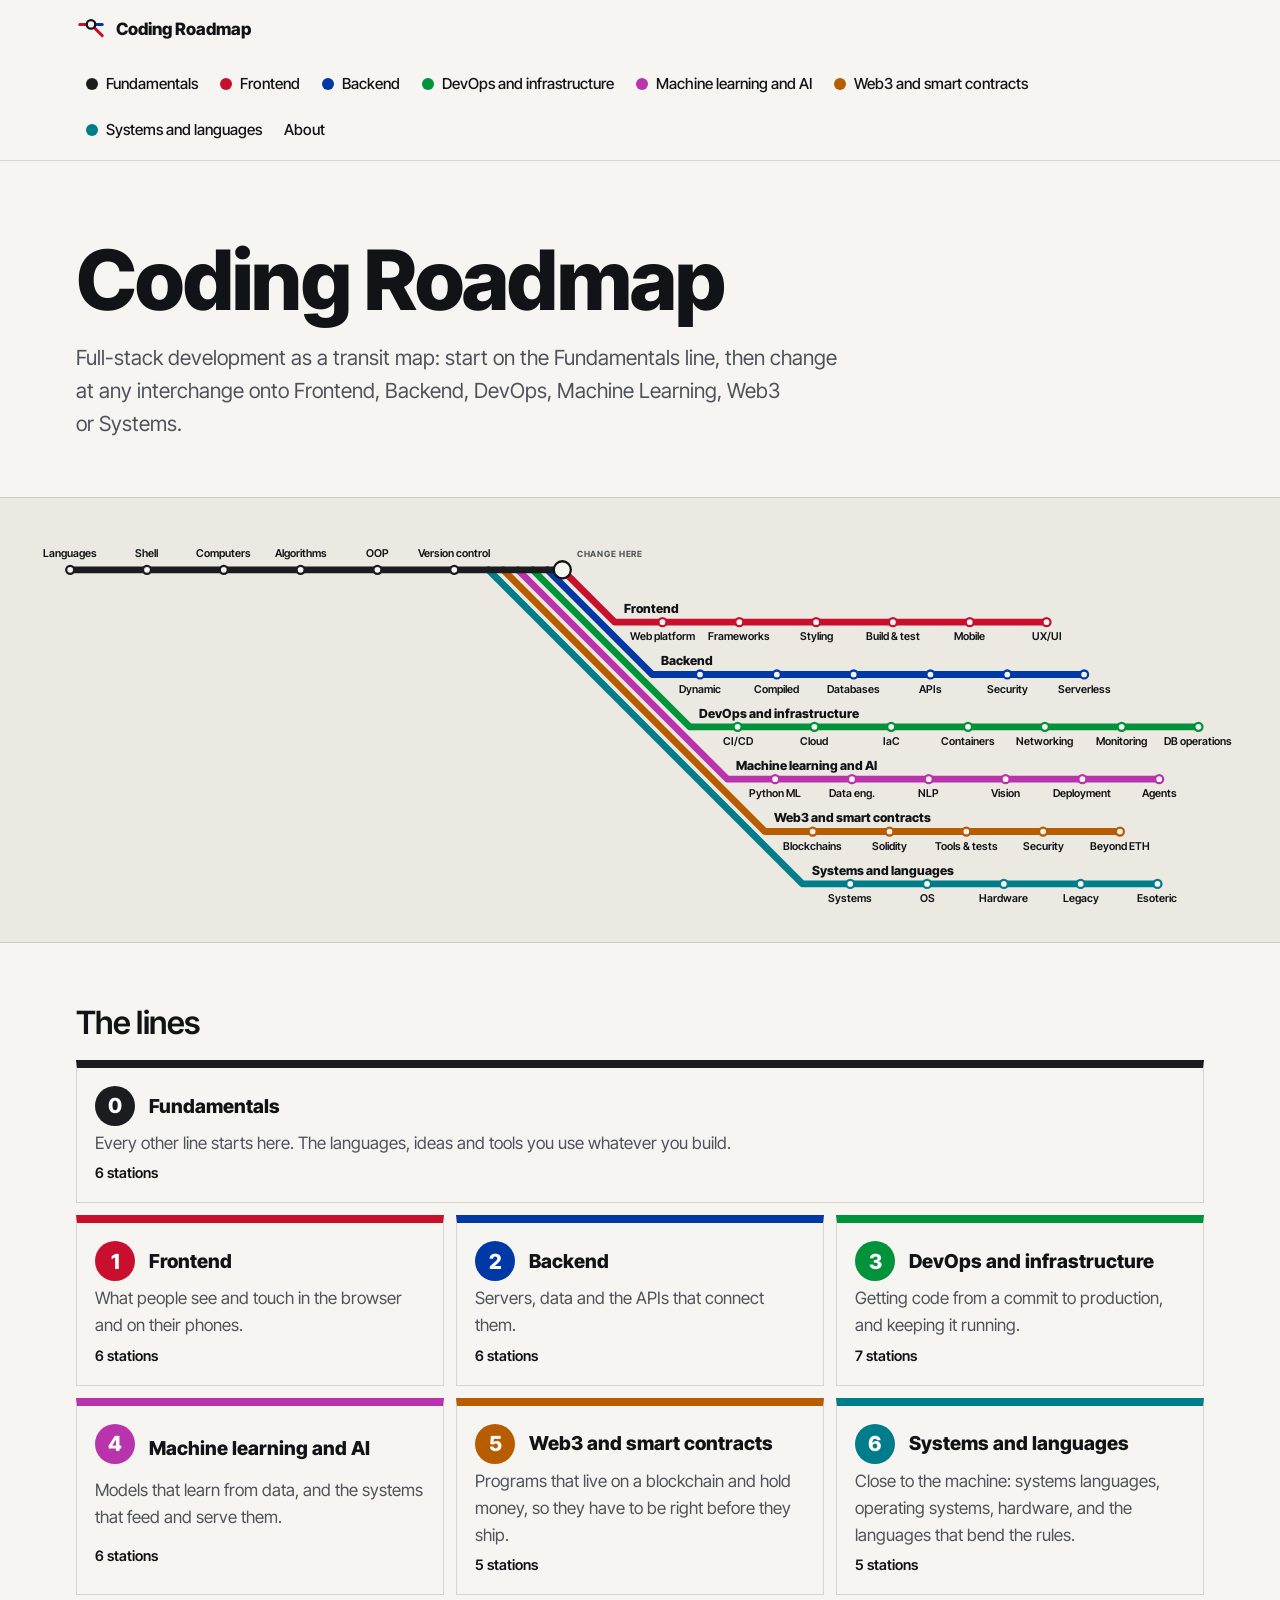
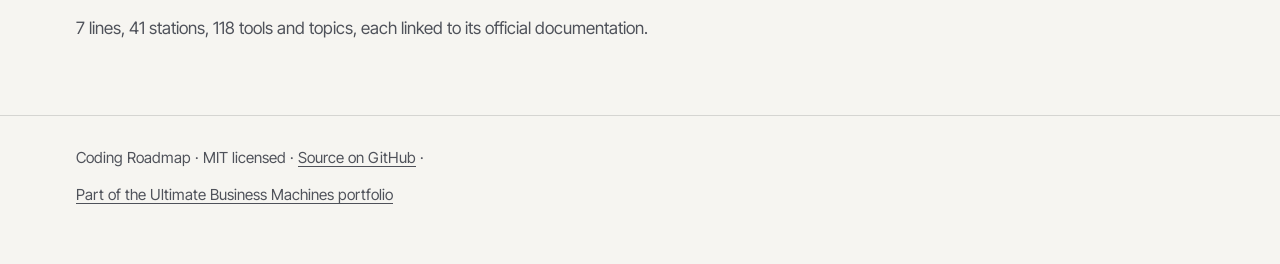
==== commit 8a1a939d: "Add Learn Java to Backend › Compiled languages Co-Authored-By: Claude Opus 5.5 <noreply@anthropic.co" ====
--- a/site/index.html
+++ b/site/index.html
@@ -142,7 +142,7 @@
   <span class="lc-name">Machine learning and AI</span><span class="lc-sum">Models that learn from data, and the systems that feed and serve them.</span><span class="lc-meta">6 stations</span></a></li><li class="line-card" style="--c:#b85c00"><a href="web3.html"><span class="bullet sm" aria-hidden="true">5</span>
   <span class="lc-name">Web3 and smart contracts</span><span class="lc-sum">Programs that live on a blockchain and hold money, so they have to be right before they ship.</span><span class="lc-meta">5 stations</span></a></li><li class="line-card" style="--c:#007d8a"><a href="systems.html"><span class="bullet sm" aria-hidden="true">6</span>
   <span class="lc-name">Systems and languages</span><span class="lc-sum">Close to the machine: systems languages, operating systems, hardware, and the languages that bend the rules.</span><span class="lc-meta">5 stations</span></a></li></ul>
-  <p class="foot-note">7 lines, 41 stations, 117 tools and topics, each linked to its official documentation.</p>
+  <p class="foot-note">7 lines, 41 stations, 118 tools and topics, each linked to its official documentation.</p>
 </section>
 </main>
 <footer class="foot"><div class="wrap">
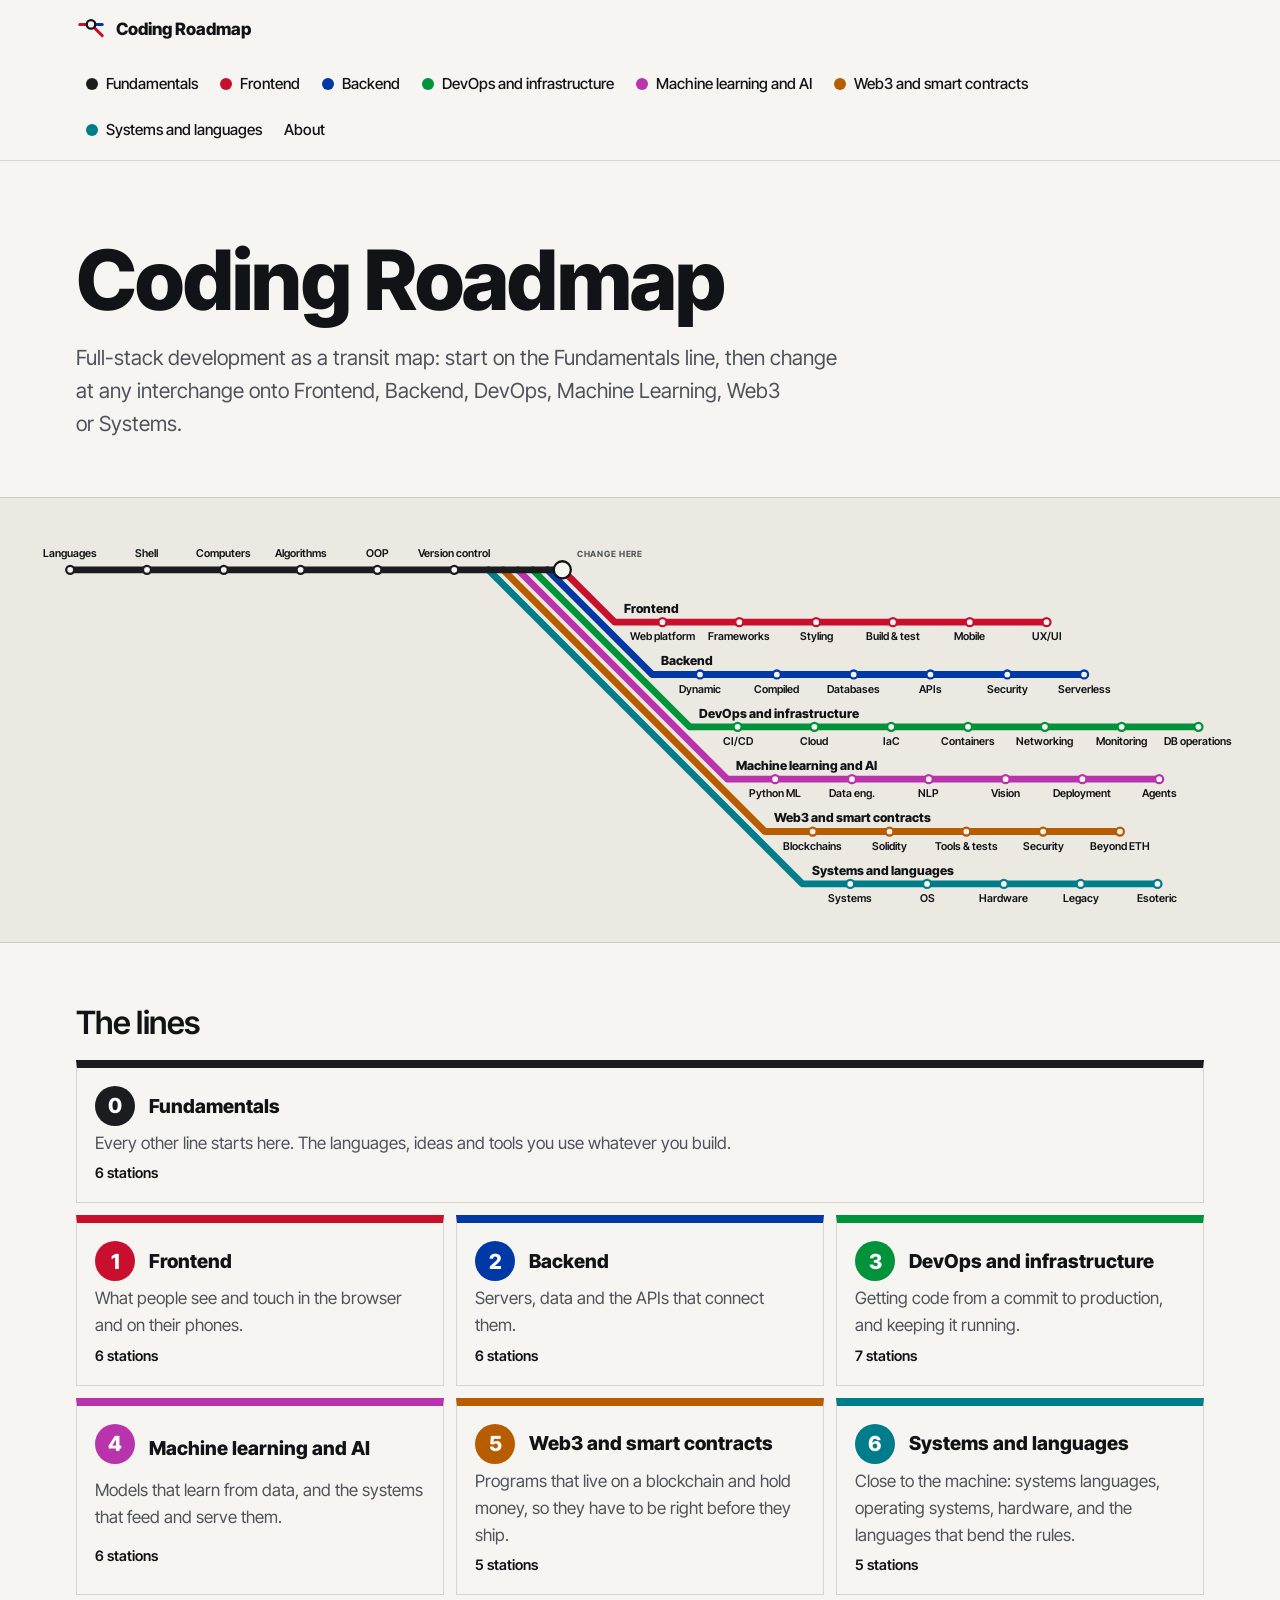
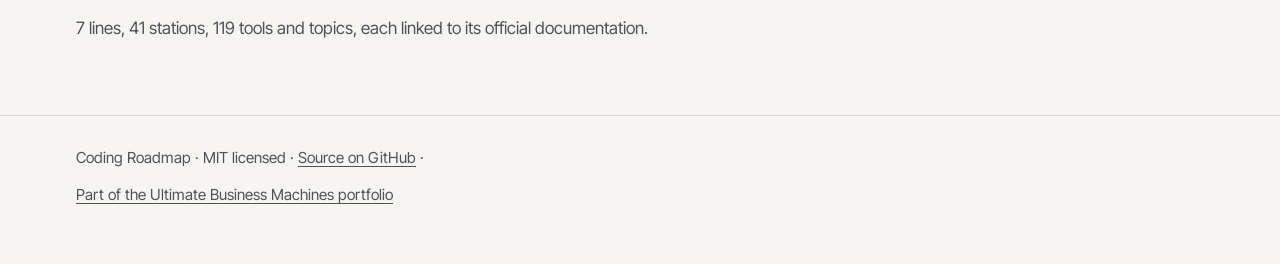
==== commit b4984aca: "Add AWS Encyclopedia under Cloud providers Co-Authored-By: Claude Opus 5.5 <noreply@anthropic.com> C" ====
--- a/site/index.html
+++ b/site/index.html
@@ -142,7 +142,7 @@
   <span class="lc-name">Machine learning and AI</span><span class="lc-sum">Models that learn from data, and the systems that feed and serve them.</span><span class="lc-meta">6 stations</span></a></li><li class="line-card" style="--c:#b85c00"><a href="web3.html"><span class="bullet sm" aria-hidden="true">5</span>
   <span class="lc-name">Web3 and smart contracts</span><span class="lc-sum">Programs that live on a blockchain and hold money, so they have to be right before they ship.</span><span class="lc-meta">5 stations</span></a></li><li class="line-card" style="--c:#007d8a"><a href="systems.html"><span class="bullet sm" aria-hidden="true">6</span>
   <span class="lc-name">Systems and languages</span><span class="lc-sum">Close to the machine: systems languages, operating systems, hardware, and the languages that bend the rules.</span><span class="lc-meta">5 stations</span></a></li></ul>
-  <p class="foot-note">7 lines, 41 stations, 118 tools and topics, each linked to its official documentation.</p>
+  <p class="foot-note">7 lines, 41 stations, 119 tools and topics, each linked to its official documentation.</p>
 </section>
 </main>
 <footer class="foot"><div class="wrap">
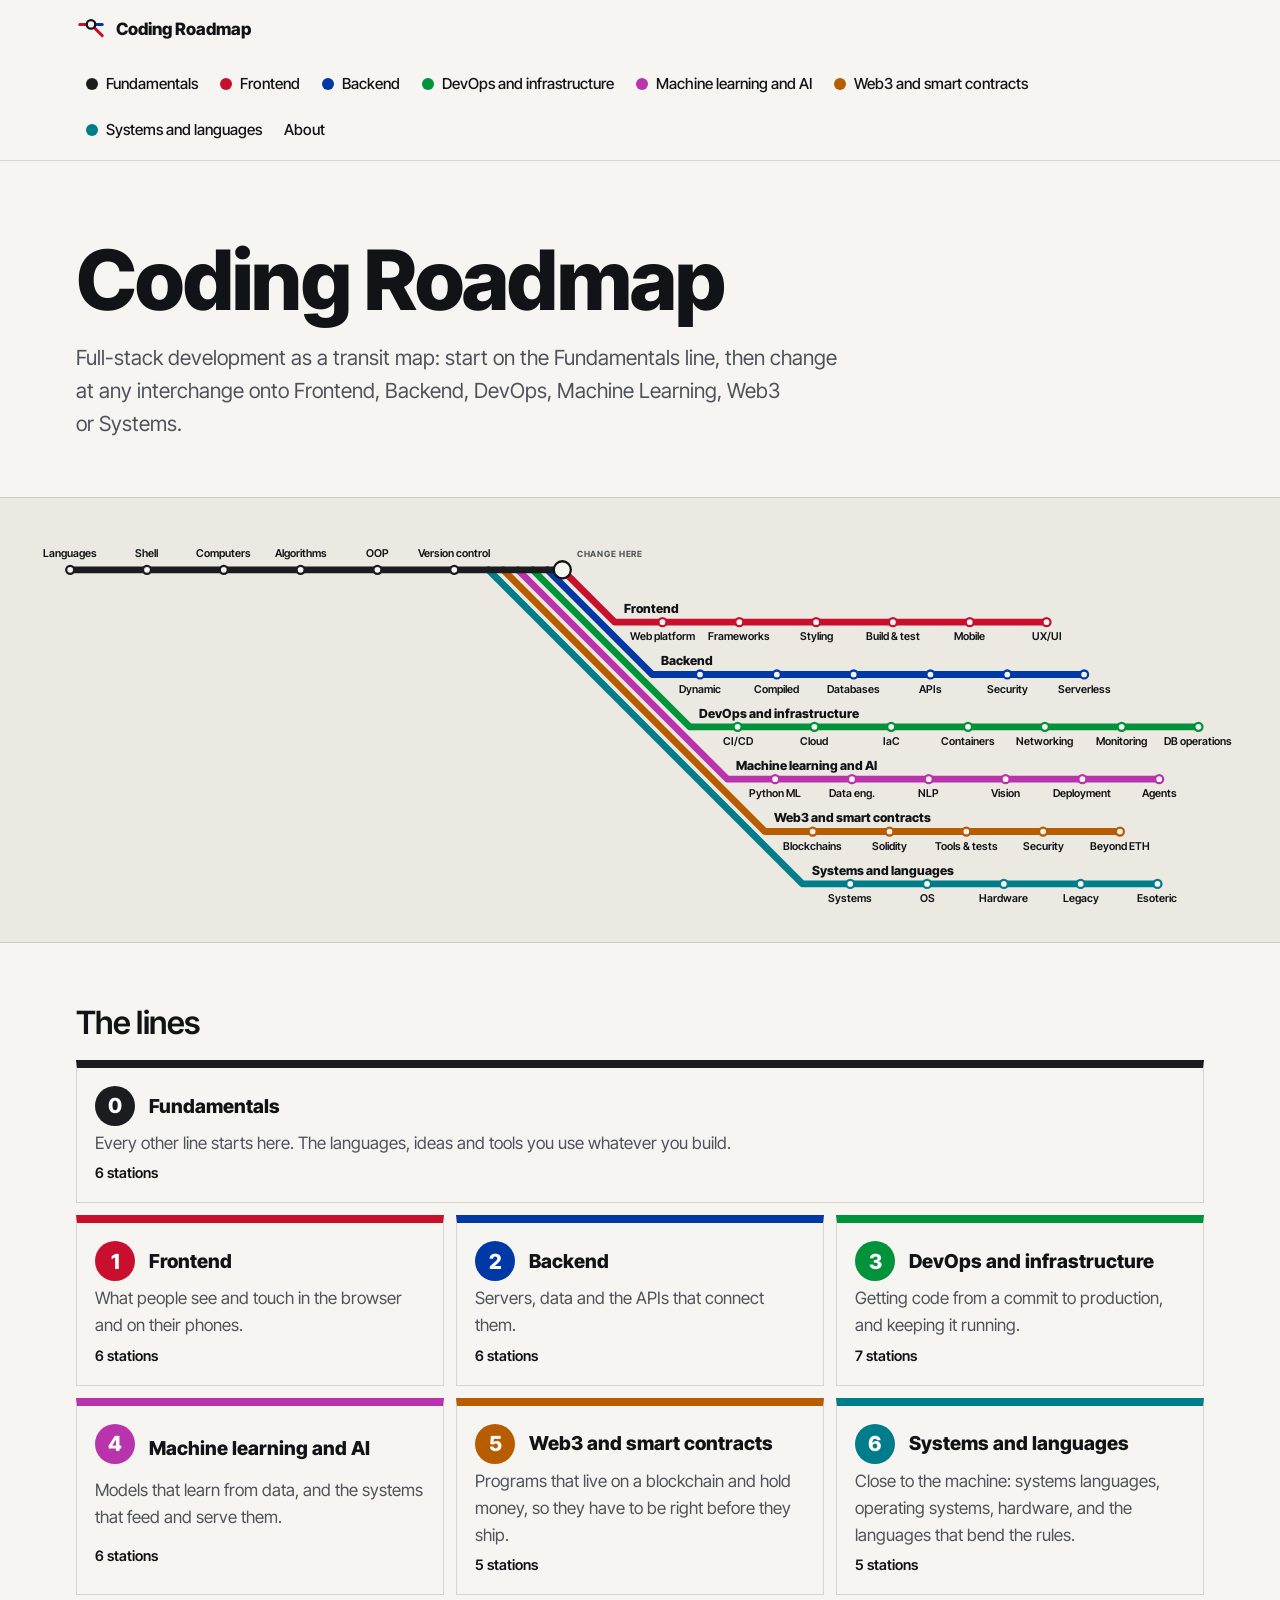
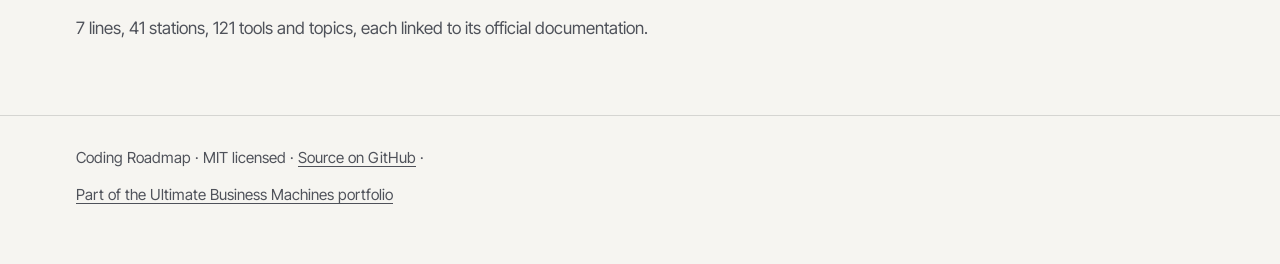
==== commit fcf4fa40: "Add PHP and Learn PHP to Backend > Dynamic languages" ====
--- a/site/index.html
+++ b/site/index.html
@@ -142,7 +142,7 @@
   <span class="lc-name">Machine learning and AI</span><span class="lc-sum">Models that learn from data, and the systems that feed and serve them.</span><span class="lc-meta">6 stations</span></a></li><li class="line-card" style="--c:#b85c00"><a href="web3.html"><span class="bullet sm" aria-hidden="true">5</span>
   <span class="lc-name">Web3 and smart contracts</span><span class="lc-sum">Programs that live on a blockchain and hold money, so they have to be right before they ship.</span><span class="lc-meta">5 stations</span></a></li><li class="line-card" style="--c:#007d8a"><a href="systems.html"><span class="bullet sm" aria-hidden="true">6</span>
   <span class="lc-name">Systems and languages</span><span class="lc-sum">Close to the machine: systems languages, operating systems, hardware, and the languages that bend the rules.</span><span class="lc-meta">5 stations</span></a></li></ul>
-  <p class="foot-note">7 lines, 41 stations, 119 tools and topics, each linked to its official documentation.</p>
+  <p class="foot-note">7 lines, 41 stations, 121 tools and topics, each linked to its official documentation.</p>
 </section>
 </main>
 <footer class="foot"><div class="wrap">
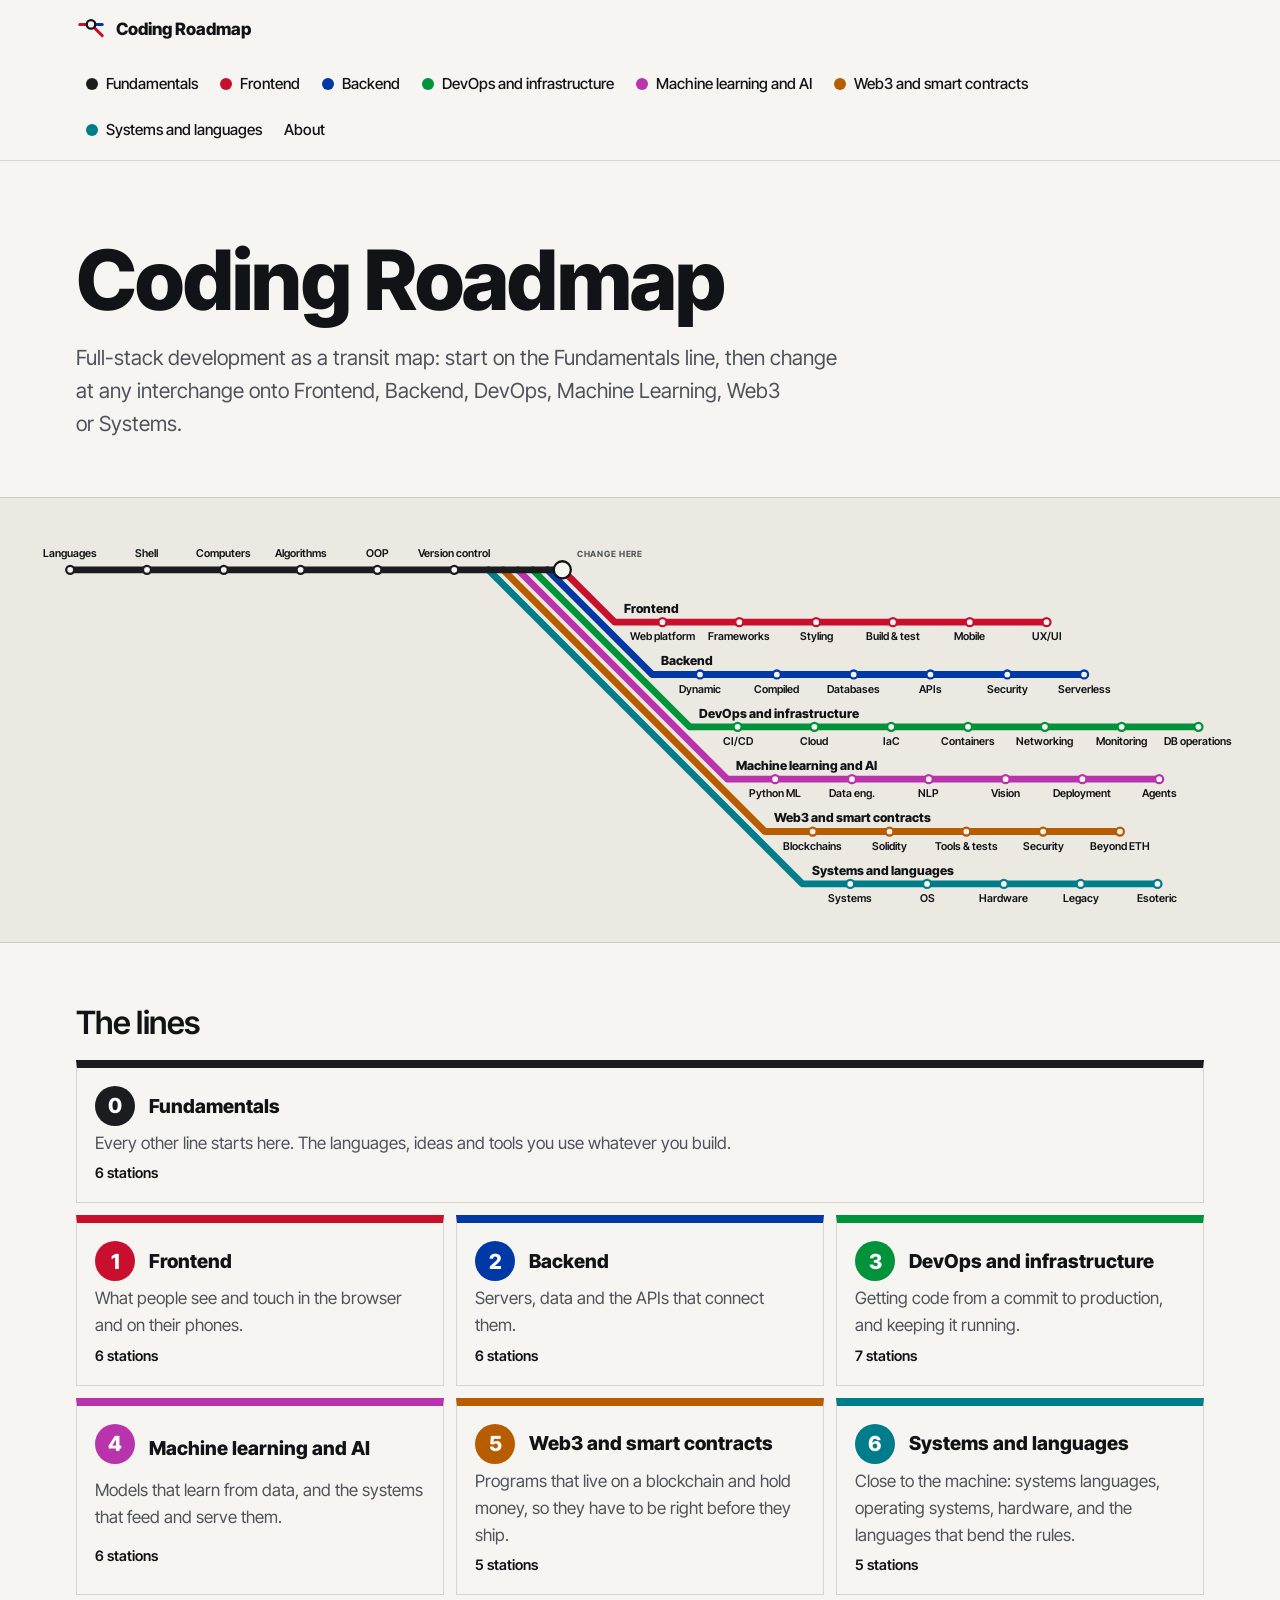
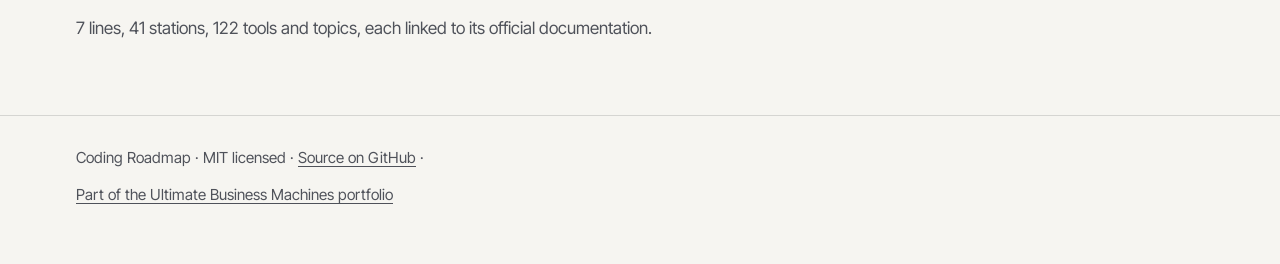
==== commit 34f597b5: "Add Learn API to APIs and protocols" ====
--- a/site/index.html
+++ b/site/index.html
@@ -142,7 +142,7 @@
   <span class="lc-name">Machine learning and AI</span><span class="lc-sum">Models that learn from data, and the systems that feed and serve them.</span><span class="lc-meta">6 stations</span></a></li><li class="line-card" style="--c:#b85c00"><a href="web3.html"><span class="bullet sm" aria-hidden="true">5</span>
   <span class="lc-name">Web3 and smart contracts</span><span class="lc-sum">Programs that live on a blockchain and hold money, so they have to be right before they ship.</span><span class="lc-meta">5 stations</span></a></li><li class="line-card" style="--c:#007d8a"><a href="systems.html"><span class="bullet sm" aria-hidden="true">6</span>
   <span class="lc-name">Systems and languages</span><span class="lc-sum">Close to the machine: systems languages, operating systems, hardware, and the languages that bend the rules.</span><span class="lc-meta">5 stations</span></a></li></ul>
-  <p class="foot-note">7 lines, 41 stations, 121 tools and topics, each linked to its official documentation.</p>
+  <p class="foot-note">7 lines, 41 stations, 122 tools and topics, each linked to its official documentation.</p>
 </section>
 </main>
 <footer class="foot"><div class="wrap">
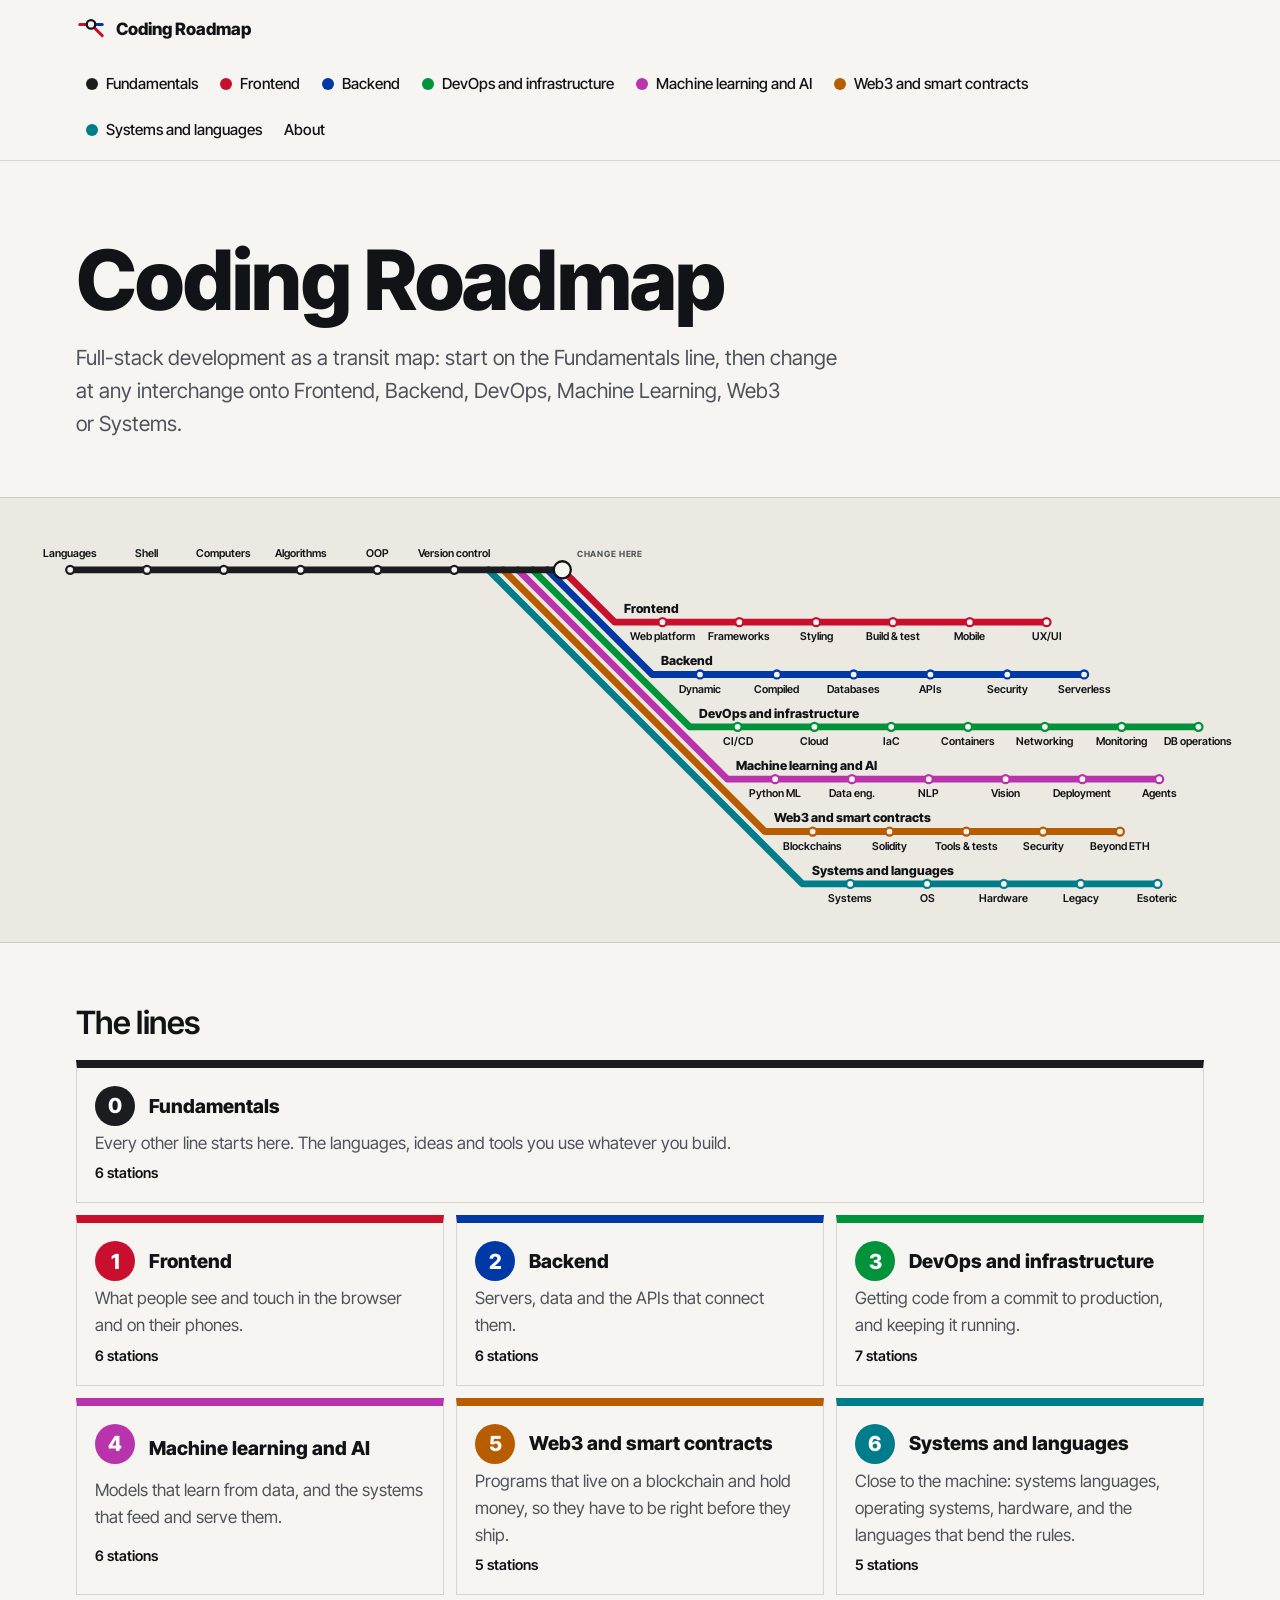
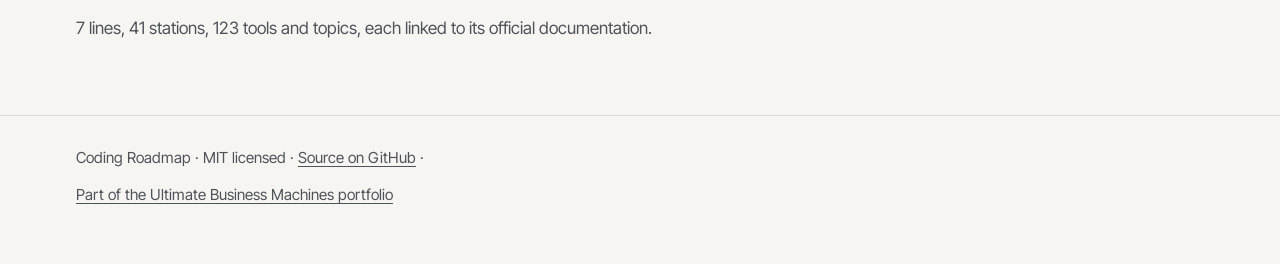
==== commit 1e852d6c: "Add Learn SQL to Databases" ====
--- a/site/index.html
+++ b/site/index.html
@@ -142,7 +142,7 @@
   <span class="lc-name">Machine learning and AI</span><span class="lc-sum">Models that learn from data, and the systems that feed and serve them.</span><span class="lc-meta">6 stations</span></a></li><li class="line-card" style="--c:#b85c00"><a href="web3.html"><span class="bullet sm" aria-hidden="true">5</span>
   <span class="lc-name">Web3 and smart contracts</span><span class="lc-sum">Programs that live on a blockchain and hold money, so they have to be right before they ship.</span><span class="lc-meta">5 stations</span></a></li><li class="line-card" style="--c:#007d8a"><a href="systems.html"><span class="bullet sm" aria-hidden="true">6</span>
   <span class="lc-name">Systems and languages</span><span class="lc-sum">Close to the machine: systems languages, operating systems, hardware, and the languages that bend the rules.</span><span class="lc-meta">5 stations</span></a></li></ul>
-  <p class="foot-note">7 lines, 41 stations, 122 tools and topics, each linked to its official documentation.</p>
+  <p class="foot-note">7 lines, 41 stations, 123 tools and topics, each linked to its official documentation.</p>
 </section>
 </main>
 <footer class="foot"><div class="wrap">
